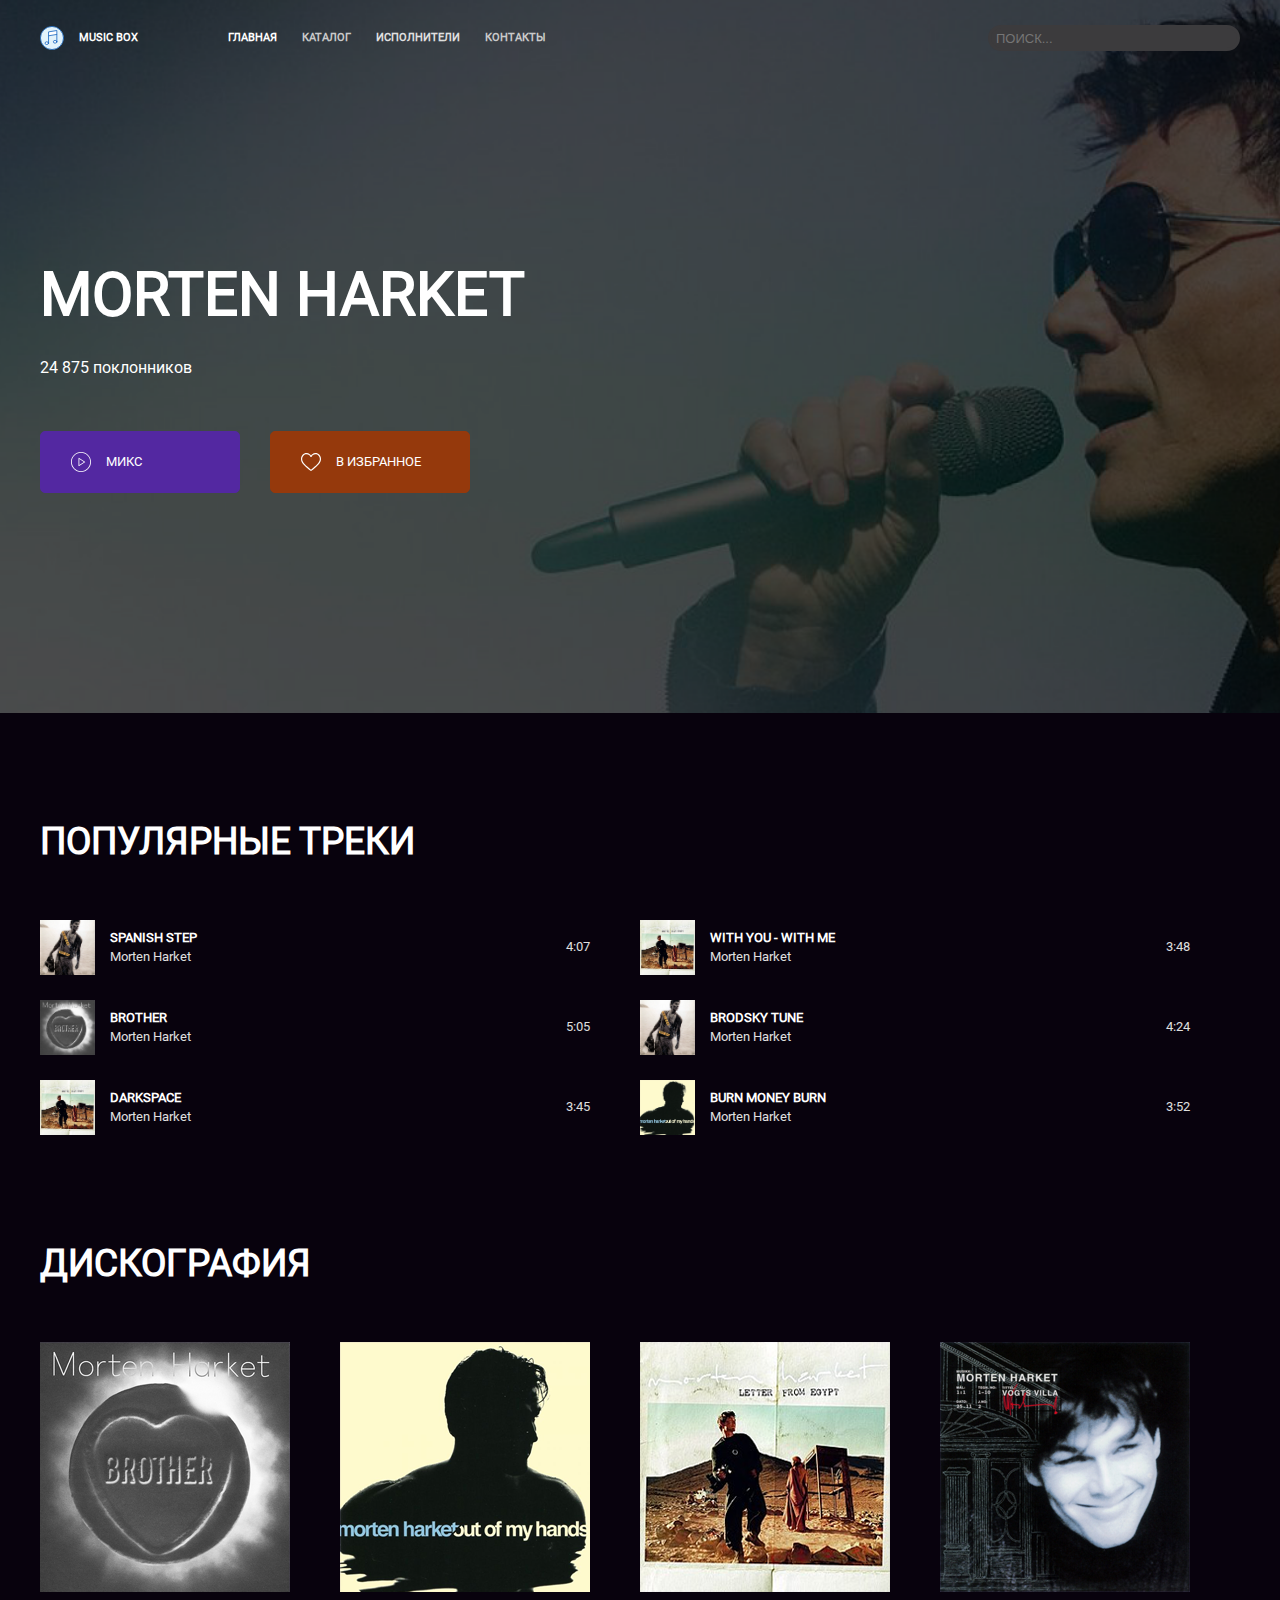
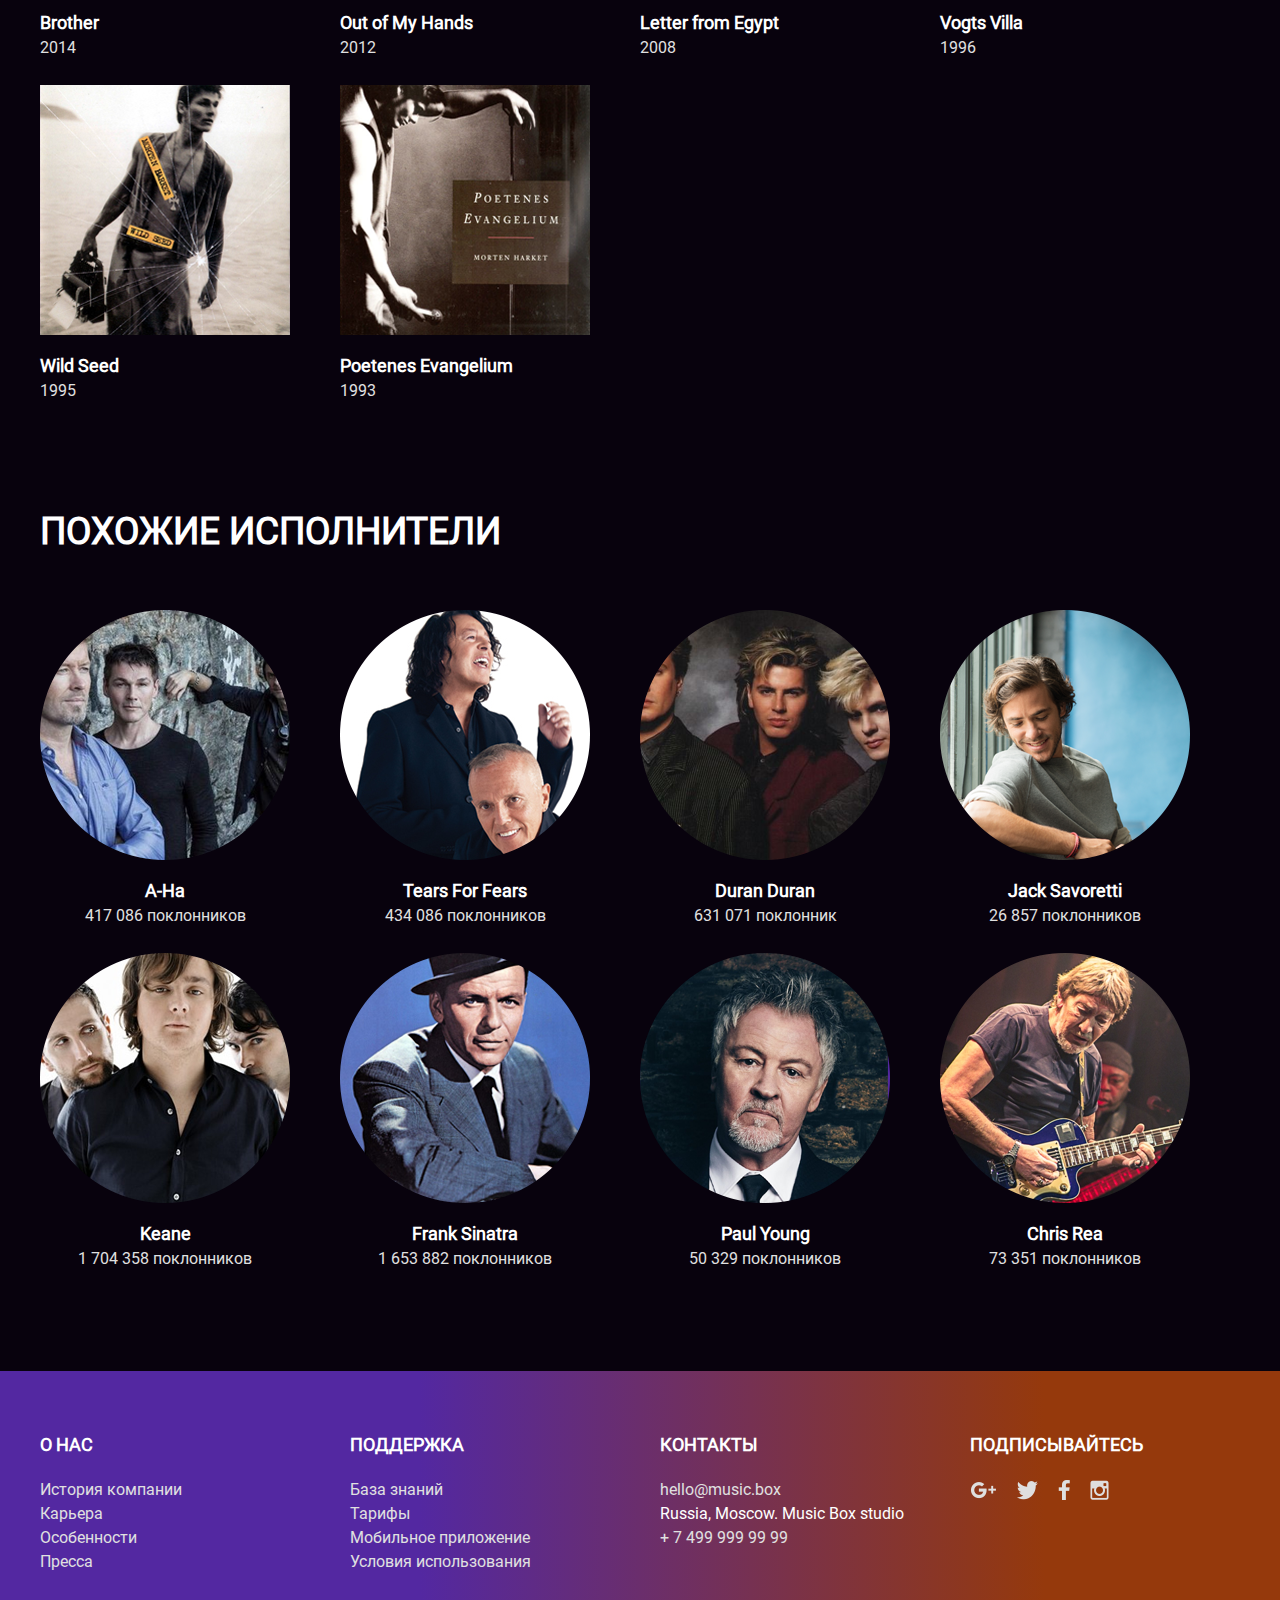
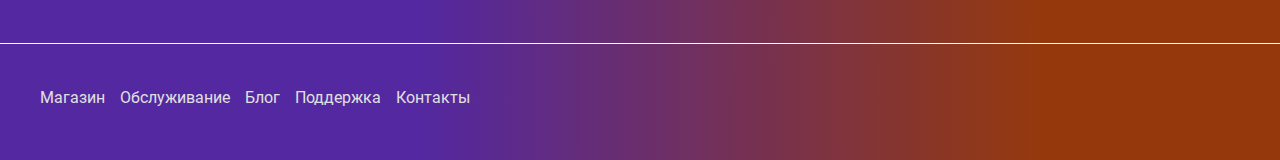
==== src/artist.html @ 552dd200 "update section id" ====
<!DOCTYPE html>
<html lang="ru">
<head>
    <meta charset="UTF-8">
    <meta name="viewport" content="width=device-width, initial-scale=1.0">
    <meta http-equiv="X-UA-Compatible" content="ie=edge">
    <title>Project2_Rrudger</title>
    <link rel="stylesheet" href="css/app.css">
</head>
<body>

  <header>
    <div class="container header-container header-container">
      <div class="header-wrap">
    <div class="logo upper-text small-header"><img src="images/logo.svg" alt="logo-music">
      <span>music box</span>
    </div>
    <nav>
      <ul class="horizontal-menu">
        <li><a class="upper-text" href="#">главная</a></li>
        <li><a class="upper-text color-d-grey" href="#">каталог</a></li>
        <li><a class="upper-text color-grey" href="#">исполнители</a></li>
        <li><a class="upper-text color-d-grey" href="#">контакты</a></li>
      </ul>
    </nav>
  </div>
    <input type="search" class="header-input upper-text"  placeholder="поиск...">
  </div>
  </header>

  <main>
    <section class="artist-description">
      <div class="container c-flex-column a-left-container" id="artist-description">
        <h1 class="upper-text h1-artist">morten harket</h1>
        <p>24 875 поклонников</p>
        <div class="buttons">
          <a class="btn descr-btn btn-purple upper-text" href=""><img src="images/play-button.svg" class="btn-img" alt="play-button">микс</a>
            <a class="btn descr-btn btn-red upper-text" href=""><img src="images/heart.svg" class="btn-img" alt="heart-button">в избранное</a>
          </div>
        </div>
    </section>

    <section class="page-popular-track">
      <div class="container" id="page-popular-track">
        <h2 class="upper-text">популярные треки</h2>
        <div class="grid-2-columns popular-mobile-container">
      <div class="popular-track">
  <img src="images/Wild Seed.png" class="track-img" alt="Morten Harket: Wild Seed">
  <div class="track-info">
    <div class="track">
      <h3 class="upper-text track-descr">spanish step</h3>
      <p class="track-descr color-grey">Morten Harket</p>
    </div>
    <div class="track-time">4:07</div>
  </div>
</div>

<div class="popular-track">
  <img src="images/Letter from Egypt.png" class="track-img" alt="Morten Harket: Letter from Egypt">
  <div class="track-info">
    <div class="track">
      <h3 class="upper-text track-descr">with you - with me</h3>
      <p class="track-descr color-grey">Morten Harket</p>
    </div>
    <div class="track-time">3:48</div>
  </div>
</div>

<div class="popular-track">
  <img src="images/Brother.png" class="track-img" alt="Morten Harket: Brother">
  <div class="track-info">
    <div class="track">
      <h3 class="upper-text track-descr">brother</h3>
      <p class="track-descr color-grey">Morten Harket</p>
    </div>
    <div class="track-time">5:05</div>
  </div>
</div>


<div class="popular-track">
  <img src="images/Wild Seed.png" class="track-img" alt="Morten Harket: Wild Seed">
  <div class="track-info">
    <div class="track">
      <h3 class="upper-text track-descr">brodsky tune</h3>
      <p class="track-descr color-grey">Morten Harket</p>
    </div>
    <div class="track-time">4:24</div>
  </div>
</div>

<div class="popular-track">
  <img src="images/Letter from Egypt.png" class="track-img" alt="Morten Harket: Letter from Egypt">
  <div class="track-info">
    <div class="track">
      <h3 class="upper-text track-descr">darkspace</h3>
      <p class="track-descr color-grey">Morten Harket</p>
    </div>
    <div class="track-time">3:45</div>
  </div>
</div>

<div class="popular-track">
  <img src="images/Out of My Hands.png" class="track-img" alt="Morten Harket: Out of My Hands">
  <div class="track-info">
    <div class="track">
      <h3 class="upper-text track-descr">burn money burn</h3>
      <p class="track-descr color-grey">Morten Harket</p>
    </div>
    <div class="track-time">3:52</div>
  </div>
</div>
</div>
</div>
    </section>

<section class="page-discography">
<div class="container" id="page-discography">
    <h2 class="upper-text ">дискография</h2>
    <div class="grid-4-columns grid-m-2-columns">
  <div class="item ">
  <img class="item-img" src="images/Brother.png" alt="Morten Harket: Brother">
  <div class="item-descr">
    <h3 class="text-normal no-margin">Brother</h3>
    <p class="add-inf no-margin">2014</p>
  </div>
</div>

<div class="item ">
  <img class="item-img" src="images/Out of My Hands.png" alt="Morten Harket: Out of My Hands">
  <div  class="item-descr">
    <h3 class="text-normal no-margin no-wrap">Out of My Hands</h3>
    <p class="add-inf no-margin">2012</p>
  </div>
</div>

<div class="item ">
  <img  class="item-img" src="images/Letter from Egypt.png" alt="Morten Harket: Letter From Egypt">
  <div class="item-descr">
    <h3 class="text-normal no-margin">Letter from Egypt</h3>
    <p class="add-inf no-margin">2008</p>
  </div>
</div>

<div class="item ">
  <img  class="item-img" src="images/Vogts Villa.png" alt="Morten Harket: Vogts Vills">
  <div class="item-descr">
    <h3 class="text-normal no-margin">Vogts Villa</h3>
    <p class="add-inf no-margin">1996</p>
  </div>
</div>

<div class="item ">
  <img  class="item-img" src="images/Wild Seed.png" alt="Morten Harket: Wild Seed">
  <div class="item-descr">
    <h3 class="text-normal no-margin">Wild Seed</h3>
    <p class="add-inf no-margin">1995</p>
  </div>
</div>

<div class="item ">
  <img class="item-img" src="images/Poetenes Evangelium.png" alt="Morten Harket: Poetenes Evangelium">
  <div class="item-descr">
    <h3 class="text-normal no-margin">Poetenes Evangelium</h3>
    <p class="add-inf no-margin">1993</p>
  </div>
</div>
</div>
</div>
</section>

<section class="page-similar">
  <div class="container" id="page-similar">
      <h2 class="upper-text ">похожие исполнители</h2>
      <div class="grid-4-columns grid-m-2-columns">
  <div class="item">
  <img class="item-img" src="images/A-ha.png" alt="A-ha">
  <div class="item-descr similar-descr">
    <h3 class="text-normal no-margin">A-Ha</h3>
    <p class="add-inf no-margin">417 086 поклонников</p>
  </div>
</div>

<div class="item">
<img class="item-img" src="images/Tears for Fears.png" alt="Tears For Fears">
<div class="item-descr similar-descr">
  <h3 class="text-normal no-margin">Tears For Fears</h3>
  <p class="add-inf no-margin">434 086 поклонников</p>
</div>
</div>

<div class="item">
<img class="item-img" src="images/Duran Duran.png" alt="Duran Duran">
<div class="item-descr similar-descr">
  <h3 class="text-normal no-margin">Duran Duran</h3>
  <p class="add-inf no-margin">631 071 поклонник</p>
</div>
</div>

<div class="item">
<img class="item-img" src="images/Jack Savoretti.png" alt="Jack Savoretti">
<div class="item-descr similar-descr">
  <h3 class="text-normal no-margin">Jack Savoretti</h3>
  <p class="add-inf no-margin">26 857 поклонников</p>
</div>
</div>

<div class="item">
<img class="item-img" src="images/Keane.png" alt="Keane">
<div class="item-descr similar-descr">
  <h3 class="text-normal no-margin">Keane</h3>
  <p class="add-inf no-margin">1 704 358 поклонников</p>
</div>
</div>

<div class="item">
<img class="item-img" src="images/Frank Sinatra.png" alt="Frank Sinatra">
<div class="item-descr similar-descr">
  <h3 class="text-normal no-margin">Frank Sinatra</h3>
  <p class="add-inf no-margin">1 653 882 поклонников</p>
</div>
</div>

<div class="item">
<img class="item-img" src="images/Paul Young.png" alt="Paul Young">
<div class="item-descr similar-descr">
  <h3 class="text-normal no-margin">Paul Young</h3>
  <p class="add-inf no-margin">50 329 поклонников</p>
</div>
</div>

<div class="item">
<img class="item-img" src="images/Chris Rea.png" alt="Chris Rea">
<div class="item-descr similar-descr">
  <h3 class="text-normal no-margin">Chris Rea</h3>
  <p class="add-inf no-margin">73 351 поклонников</p>
</div>
</div>
</div>
</div>
</section>
</main>

<footer>
  <div class="container">
    <div class="upper-footer">
      <div>
      <h2 class="upper-text footer-h2">о нас</h2>
        <ul class="footer-list">
      <li><a href="#">История компании</a></li>
      <li><a href="#">Карьера</a></li>
      <li><a href="#">Особенности</a></li>
      <li><a href="#">Пресса</a></li>
    </ul>
    </div>
    <div>
      <h2 class="upper-text footer-h2">поддержка</h2>
      <ul class="footer-list">
        <li><a href="#">База знаний</a></li>
        <li><a href="#">Тарифы</a></li>
        <li><a href="#">Мобильное приложение</a></li>
        <li><a href="#">Условия использования</a></li>
    </ul>
  </div>
    <div>
      <h2 class="upper-text footer-h2">контакты</h2>
      <div class="footer-list">
        <a href="mailto:hello@music.box">hello@music.box</a>
        <p>Russia, Moscow. Music Box studio</p>
        <a href="tel:+ 7 499 999 99 99">+ 7 499 999 99 99</a>
      </div>
    </div>
    <div>
      <h2 class="upper-text footer-h2 sub-h2">подписывайтесь</h2>
      <div class="subscribe upper-text">
      <a href="#"><img src="images/Google+.png" alt="Google-icon"></a>
    <a href="#"><img src="images/Twitter.png" alt="Twitter-icon"></a>
  <a href="#"><img src="images/Facebook.png" alt="Facebook-icon"></a>
<a href="#"><img src="images/Instagram.png" alt="Instagram-icon"></a>
</div>
</div>
</div>
</div>
    <div class="border"></div>
    <div class="container">
    <div class="lower-footer">
      <a href="#">Магазин</a>
      <a href="#">Обслуживание</a>
      <a href="#">Блог</a>
      <a href="#">Поддержка</a>
      <a href="#">Контакты</a>
    </div>
  </div>
</footer>
</body>
---- src/css/app.css ----
.header-input, footer, .order-form, .c-flex-column, section, main, body, .popular-track, .news-author, .horizontal-menu, header, .c-flex-row, .pricing-value, .a-left-container, .track-info, .descr-btn, .header-wrap, .logo, .lower-footer, .inputs, .header-container {
  display: flex;
}

.track-info, .inputs, .header-wrap, .header-container, .c-flex-row {
  justify-content: space-between;
}

.descr-btn, .lower-footer {
  justify-content: flex-start;
}

.track-info, .descr-btn, .news-author, .pricing-value, .header-wrap, .logo, .c-flex-column, section, body {
  align-items: center;
}

.a-left-container {
  align-items: flex-start;
}

.pricing-value, header, section {
  justify-content: center;
}

.popular-track, .news-author, .horizontal-menu, header, .c-flex-row {
  flex-direction: row;
}

footer, .order-form, .c-flex-column, section, main, body {
  flex-direction: column;
}

.header-input, .track-info, .inputs, .header-wrap, .header-container, .c-flex-row, .descr-btn, .lower-footer, .news-author, .pricing-value, .logo, .c-flex-column, section, body, .a-left-container, header, .popular-track, .horizontal-menu, footer, .order-form, main {
  display: flex;
}

.track-info, .inputs, .header-wrap, .header-container, .c-flex-row {
  justify-content: space-between;
}

.descr-btn, .lower-footer {
  justify-content: flex-start;
}

.track-info, .descr-btn, .news-author, .pricing-value, .header-wrap, .logo, .c-flex-column, section, body {
  align-items: center;
}

.a-left-container {
  align-items: flex-start;
}

.pricing-value, header, section {
  justify-content: center;
}

.popular-track, .news-author, .horizontal-menu, header, .c-flex-row {
  flex-direction: row;
}

footer, .order-form, .c-flex-column, section, main, body {
  flex-direction: column;
}

html, body {
  height: 100%;
}

body {
  margin: 0;
  padding: 0;
  font-family: "Roboto";
  line-height: 1.5;
  color: #ffffff;
  background-color: #08020d;
}

main {
  position: relative;
  width: 100%;
  padding-top: 0;
  margin-top: 0;
  flex: 1 0 auto;
}

.grid-2-columns {
  display: grid;
  grid-template-columns: repeat(2, minmax(260px, calc(50% - 50px)));
  grid-row-gap: 25px;
  grid-column-gap: 50px;
}

.grid-2-columns-home {
  display: grid;
  grid-template-columns: repeat(2, minmax(260px, 1fr));
  grid-column-gap: 50px;
}

.grid-4-columns {
  display: grid;
  grid-template-columns: repeat(4, minmax(100px, calc(25% - 50px)));
  grid-row-gap: 25px;
  grid-column-gap: 50px;
}

.container {
  width: 100%;
  margin: 0 auto;
  padding: 0 20px;
  box-sizing: border-box;
}

a {
  color: #ffffff;
  text-decoration: none;
}

.btn {
  display: inline-block;
  padding: 20px 30px;
  border-radius: 5px;
  border: 1px solid #ffffff;
  text-decoration: none;
  color: #ffffff;
  font-size: 13px;
  cursor: pointer;
}

.item-descr {
  margin-top: 10px;
}

.add-inf {
  color: #E0E0E0;
}

.no-margin {
  margin: 0;
}

.no-padding {
  padding: 0;
}

.no-wrap {
  white-space: nowrap;
}

h2 {
  margin-top: 100px;
  margin-bottom: 50px;
}

.text-normal {
  font-weight: bold;
}

img {
  max-width: 100%;
}

.logo img {
  height: 24px;
  width: 24px;
  padding-right: 15px;
}

.upper-text {
  text-transform: uppercase;
}

.t-bold {
  font-weight: bold;
}

.color-d-grey {
  color: #cacaca;
}

.color-grey {
  color: #E0E0E0;
}

h1 {
  font-size: 60px;
  line-height: 90px;
}

h2 {
  font-size: 37px;
  line-height: 57px;
}

p {
  font-size: 16px;
}

body, .text-normal {
  font-size: 18px;
}

.track-time, .track-descr, .data, .autor, .pricing-footer, .logo {
  font-size: 13px;
}

.small-header, header {
  font-size: 11px;
}

@media screen and (min-width: 1240px) {
  .container {
    width: 1240px;
  }
}
@media screen and (max-width: 676px) {
  .item {
    width: 100%;
  }

  .grid-m-2-columns {
    width: 100%;
    display: grid;
    grid-template-columns: repeat(2, minmax(100px, calc(50% - 50px)));
  }

  h1 {
    font-size: 30px;
    line-height: 45px;
  }

  h2 {
    font-size: 18px;
    line-height: 27px;
  }

  body, .text-normal {
    font-size: 18px;
  }

  .track-time, .track-descr, .data, .autor, .pricing-footer, .logo {
    font-size: 13px;
  }
}
.header-input, .track-info, .inputs, .header-wrap, .header-container, .descr-btn, .lower-footer, .news-author, .pricing-value, .a-left-container, header, .popular-track, .horizontal-menu, footer, .order-form, body, main, section, .c-flex-column, .c-flex-row, .logo {
  display: flex;
}

.track-info, .inputs, .header-wrap, .header-container, .c-flex-row {
  justify-content: space-between;
}

.descr-btn, .lower-footer {
  justify-content: flex-start;
}

.track-info, .descr-btn, .news-author, .pricing-value, .header-wrap, body, section, .c-flex-column, .logo {
  align-items: center;
}

.a-left-container {
  align-items: flex-start;
}

.pricing-value, header, section {
  justify-content: center;
}

.popular-track, .news-author, .horizontal-menu, header, .c-flex-row {
  flex-direction: row;
}

footer, .order-form, body, main, section, .c-flex-column {
  flex-direction: column;
}

header {
  position: absolute;
  background: transparent;
  width: 100%;
  z-index: 9999;
  top: 25px;
}

.header-input {
  font: 13px Arial, sans-serif;
  background-color: #3C3B3D;
  color: #757575;
  border-radius: 15px;
  height: 1.5em;
  border: 3px solid #3C3B3D;
  padding: 10px 65px 10px 5px;
}

.header-wrap {
  font-weight: bold;
}

.horizontal-menu {
  list-style: none;
  margin: 0 0 0 50px;
}
.horizontal-menu li {
  margin-right: 25px;
}

@media screen and (max-width: 750px) and (min-width: 676px) {
  .horizontal-menu {
    margin: 0;
  }
}
@media screen and (max-width: 676px) {
  .header-container {
    flex-direction: column;
  }

  .small-header {
    font-size: 11px;
  }

  .header-wrap {
    flex-direction: column;
    align-items: flex-start;
  }

  .horizontal-menu {
    text-align: left;
    flex-direction: column;
    margin-left: 0;
    margin-top: 15px;
    margin-bottom: 15px;
    padding-left: 0;
  }
}
.page-description {
  background-image: url("../images/banner.png");
  background-position: center;
  background-size: cover;
  padding-top: 200px;
  padding-bottom: 200px;
}

.order-form {
  max-width: 570px;
  margin: 0 auto;
}

.sqr-input {
  border-radius: 0;
  max-width: 270px;
  min-height: 50px;
  flex-grow: 1;
  box-sizing: border-box;
  padding: 0 0 0 20px;
  margin-bottom: 1.5rem;
  border: 1px solid #cacaca;
  background: transparent;
}

.sqr-input::placeholder {
  text-weight: bold;
  color: #ffffff;
}

.btn-green {
  border: 1px solid #34C176;
  background-color: #34C176;
  width: 100%;
}

.btn-green-wrap {
  width: 100%;
  text-align: center;
}

.p-descr {
  text-align: center;
}

.h1-descr {
  text-align: center;
  margin: 0;
}

.h2-descr {
  text-align: center;
  margin-top: 0;
  margin-bottom: 30px;
}

@media screen and (max-width: 676px) {
  .h1-descr {
    margin-top: 50px;
  }

  .h2-descr {
    margin: 0;
  }

  .inputs {
    flex-direction: column;
  }

  .sqr-input {
    max-width: 100%;
  }
}
.bg-free {
  background-image: url("../images/subscribe_1.png");
}

.bg-standart {
  background-image: url("../images/subscribe_2.png");
}

.bg-premium {
  background-image: url("../images/subscribe_3.png");
}

.page-pricing {
  text-align: center;
}

.items {
  margin-bottom: 45px;
  display: grid;
  grid-template-columns: repeat(auto-fit, minmax(260px, 1fr));
  grid-gap: 50px;
}

.pricing-item {
  padding: 0 1.5rem;
  border-radius: 1rem;
  background-position: center;
  background-size: cover;
}

.pricing-value {
  margin-bottom: 45px;
}

.price {
  font-size: 64px;
  line-height: 45px;
  padding-top: 15px;
}

.value {
  font-size: 32px;
  line-height: 32px;
  padding-left: 12px;
}

.pricing-footer {
  margin-top: 65px;
  margin-bottom: 55px;
}

.h3-pricing {
  font-size: 23px;
  margin-bottom: 200px;
}

.btn-pricing {
  font-size: 16px;
  width: 100%;
  box-sizing: border-box;
}

.section-pricing-footer {
  margin-bottom: 0;
}

@media screen and (max-width: 676px) {
  .items {
    grid-template-columns: 1fr;
    grid-template-rows: 1fr 1fr 1fr;
    grid-gap: 60px;
    margin-bottom: 50px;
  }

  .pricing-value {
    margin-bottom: 40px;
  }

  .h3-pricing {
    margin-top: 15px;
    font-size: 16px;
  }
}
.news-wrap {
  text-align: left;
}

.news-author {
  margin-bottom: 35px;
}
.news-author img {
  width: 19px;
  height: 19px;
  margin-right: 15px;
}

.autor {
  color: #F89202;
  margin-right: 15px;
}

.data {
  color: #cacaca;
}

.news-body {
  margin-bottom: 10px;
}

.grid-reverse {
  grid-template-areas: "grid-descr grid-img";
  margin-top: 65px;
}
.grid-reverse .news-body {
  margin-bottom: 5px;
}

.grid-img {
  grid-area: grid-img;
}

.grid-desrc {
  grid-area: grid-desrc;
}

.btn-news {
  color: #cacaca;
  border-color: #cacaca;
  padding: 16px 30px 16px 30px;
}

.h3-news {
  font-size: 30px;
  margin-top: 0;
}

@media screen and (max-width: 676px) {
  .mobile-news {
    grid-template-columns: 1fr;
    grid-gap: 50px;
  }

  .h3-news {
    font-size: 16px;
  }

  .grid-img {
    grid-area: initial;
  }

  .grid-reverse {
    grid-template-areas: none;
  }
}
.container-app {
  display: grid;
  grid-template-columns: repeat(2, minmax(260px, 1fr));
  grid-template-areas: "descr-app img-app";
}

.page-app {
  margin-bottom: 100px;
  text-align: center;
}

.description-app {
  grid-area: descr-app;
  text-align: left;
  color: #cacaca;
}

.img-app {
  grid-area: img-app;
}

.btn-red-app {
  padding: 15px 40px;
  border-color: #95390C;
  border-radius: 2rem;
  background-color: #95390C;
}

@media screen and (max-width: 676px) {
  .mobile-app {
    display: block;
  }

  .m-bot-30 {
    margin-top: 10px;
  }
}
footer {
  background: linear-gradient(89.75deg, #5328a1 32.83%, #95390c 81.56%);
  width: 100%;
  flex: 0 0 auto;
  font-size: 16px;
}
footer a {
  color: #E0E0E0;
}

.footer-list {
  text-align: start;
  padding-left: 0;
}
.footer-list p {
  margin: 0;
}

.upper-footer {
  width: 100%;
  margin-bottom: 3rem;
  display: grid;
  grid-template-columns: 1fr 1fr 1fr 1fr;
  grid-gap: 40px;
}
.upper-footer li {
  list-style: none;
}

.subscribe {
  display: flex;
}
.subscribe a {
  height: 25px;
  margin-right: 20px;
  display: flex;
  align-items: center;
}

.footer-h2 {
  font-size: 18px;
  line-height: inherit;
  margin-top: 60px;
  margin-bottom: 20px;
  text-align: start;
}

.lower-footer {
  margin-top: 2rem;
  margin-bottom: 50px;
}
.lower-footer a {
  margin-right: 15px;
}

.border {
  width: 100%;
  border-top: 1px solid #ffffff;
  margin-top: 5px;
  margin-bottom: 10px;
}

@media screen and (max-width: 676px) {
  .upper-footer {
    grid-template-columns: 1fr;
    grid-template-rows: 1fr 1fr 1fr;
    grid-gap: 0;
    margin-top: 35px;
  }
  .upper-footer ul {
    margin: 0;
  }

  .footer-h2 {
    margin-top: 30px;
    margin-bottom: 15px;
  }

  .sub-h2 {
    margin-top: 10px;
  }

  .lower-footer {
    flex-direction: column;
  }
  .lower-footer a {
    margin-bottom: 15px;
    text-align: left;
  }

  .border {
    margin-top: 20px;
  }
}
.artist-description {
  background-image: url("../images/Morten Harket.png");
  background-position: center;
  background-size: cover;
  padding-top: 200px;
  padding-bottom: 200px;
}

.buttons {
  margin-top: 35px;
  margin-bottom: 20px;
  display: grid;
  grid-template-columns: repeat(2, minmax(200px, 1fr));
  grid-gap: 30px;
}

.btn-purple {
  background-color: #5328A1;
  border-color: #5328A1;
}

.btn-red {
  background-color: #95390C;
  border-color: #95390C;
}

.btn-img {
  height: 1.5em;
  margin-right: 15px;
}

.h1-artist {
  margin-bottom: 0;
  margin-top: 50px;
}

@media screen and (max-width: 600px) {
  .buttons {
    grid-template-columns: repeat(auto-fit, minmax(200px, 1fr));
    grid-gap: 0;
    margin-bottom: 0;
  }

  .descr-btn {
    margin-bottom: 25px;
  }

  .h1-artist {
    margin-top: 25px;
  }
}
.track-img {
  height: 55px;
  width: 55px;
  margin-right: 15px;
}

.track-info {
  flex-grow: 1;
}

.track-descr {
  margin: 0;
}

.track-time {
  color: #E0E0E0;
}

.track {
  text-align: left;
}

@media screen and (max-width: 676px) {
  .popular-mobile-container {
    display: flex;
    flex-direction: column;
  }
}
.page-similar {
  margin-bottom: 100px;
}

.similar-descr {
  text-align: center;
}

@font-face {
  font-family: "Roboto";
  font-style: normal;
  font-weight: 400;
  src: local("Roboto"), url("../fonts/Roboto/Roboto-Regular.ttf") format("ttf"), url("../fonts/Roboto/Roboto-Regular.woff") format("woff"), url("../fonts/Roboto/Roboto-Regular.woff2") format("woff2");
}

/*# sourceMappingURL=app.css.map */
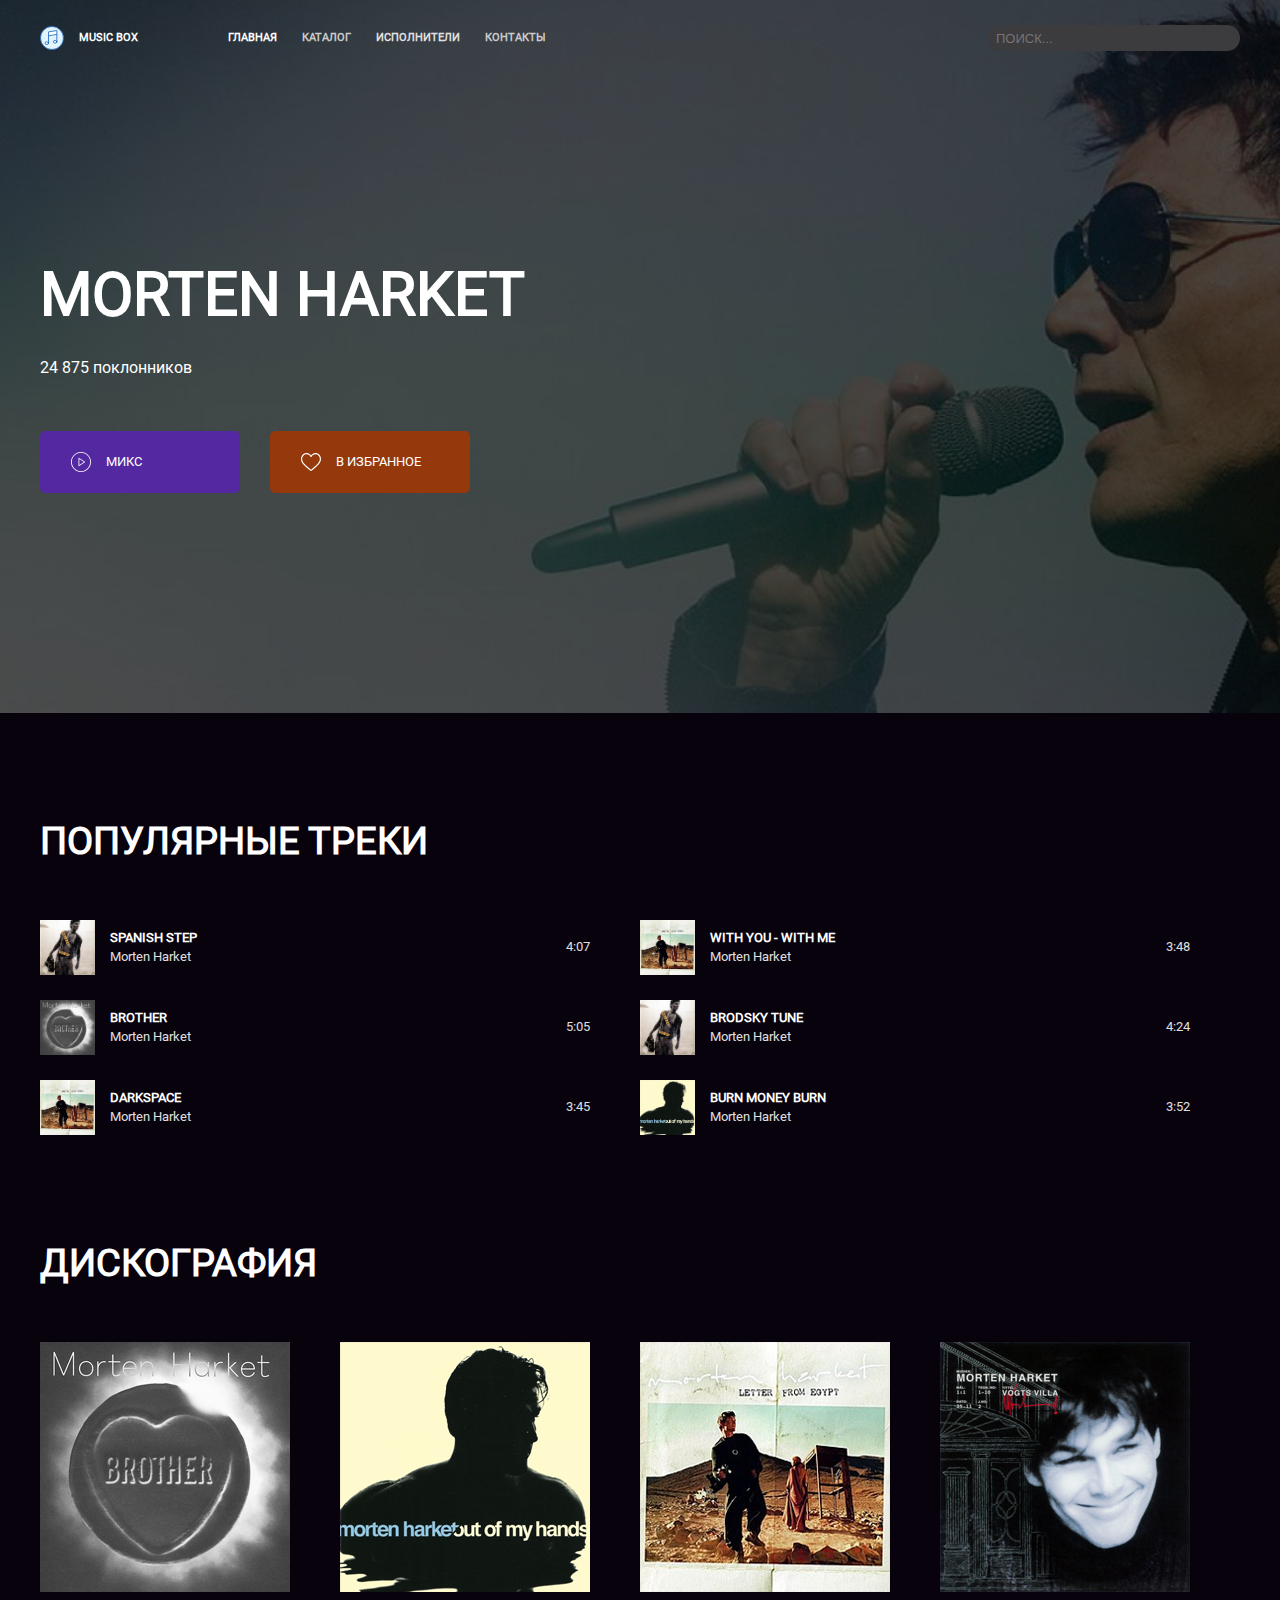
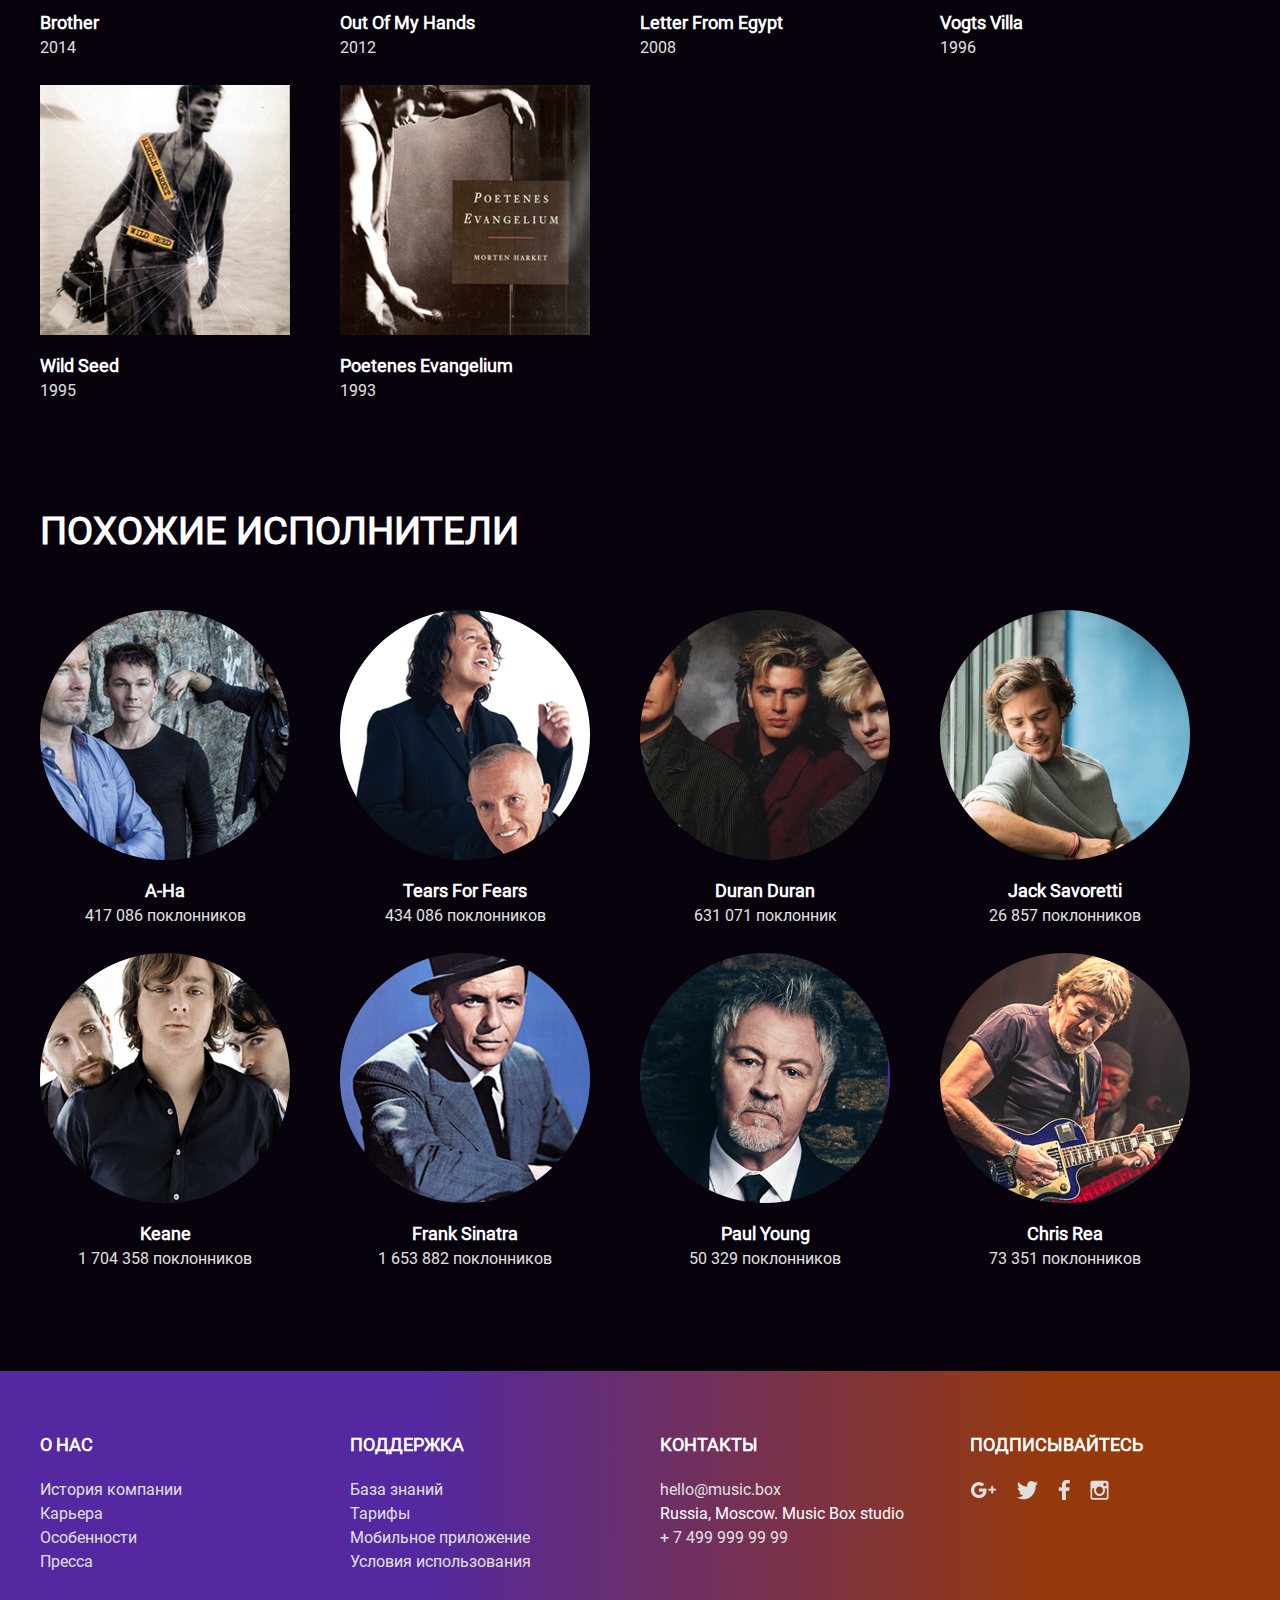
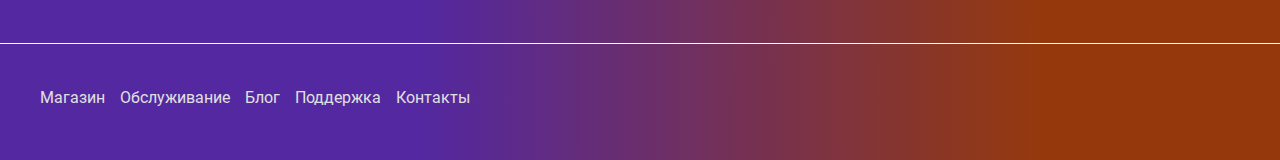
==== commit 18692fec: "update for test" ====
--- a/src/artist.html
+++ b/src/artist.html
@@ -121,7 +121,7 @@
   <div class="item ">
   <img class="item-img" src="images/Brother.png" alt="Morten Harket: Brother">
   <div class="item-descr">
-    <h3 class="text-normal no-margin">Brother</h3>
+    <h3 class="text-normal no-margin capitalize">brother</h3>
     <p class="add-inf no-margin">2014</p>
   </div>
 </div>
@@ -129,7 +129,7 @@
 <div class="item ">
   <img class="item-img" src="images/Out of My Hands.png" alt="Morten Harket: Out of My Hands">
   <div  class="item-descr">
-    <h3 class="text-normal no-margin no-wrap">Out of My Hands</h3>
+    <h3 class="text-normal no-margin no-wrap capitalize">out of my hands</h3>
     <p class="add-inf no-margin">2012</p>
   </div>
 </div>
@@ -137,7 +137,7 @@
 <div class="item ">
   <img  class="item-img" src="images/Letter from Egypt.png" alt="Morten Harket: Letter From Egypt">
   <div class="item-descr">
-    <h3 class="text-normal no-margin">Letter from Egypt</h3>
+    <h3 class="text-normal no-margin capitalize">letter from egypt</h3>
     <p class="add-inf no-margin">2008</p>
   </div>
 </div>
@@ -145,7 +145,7 @@
 <div class="item ">
   <img  class="item-img" src="images/Vogts Villa.png" alt="Morten Harket: Vogts Vills">
   <div class="item-descr">
-    <h3 class="text-normal no-margin">Vogts Villa</h3>
+    <h3 class="text-normal no-margin capitalize">vogts villa</h3>
     <p class="add-inf no-margin">1996</p>
   </div>
 </div>
@@ -153,7 +153,7 @@
 <div class="item ">
   <img  class="item-img" src="images/Wild Seed.png" alt="Morten Harket: Wild Seed">
   <div class="item-descr">
-    <h3 class="text-normal no-margin">Wild Seed</h3>
+    <h3 class="text-normal no-margin capitalize">wild seed</h3>
     <p class="add-inf no-margin">1995</p>
   </div>
 </div>
@@ -161,7 +161,7 @@
 <div class="item ">
   <img class="item-img" src="images/Poetenes Evangelium.png" alt="Morten Harket: Poetenes Evangelium">
   <div class="item-descr">
-    <h3 class="text-normal no-margin">Poetenes Evangelium</h3>
+    <h3 class="text-normal no-margin capitalize">poetenes evangelium</h3>
     <p class="add-inf no-margin">1993</p>
   </div>
 </div>
@@ -176,7 +176,7 @@
   <div class="item">
   <img class="item-img" src="images/A-ha.png" alt="A-ha">
   <div class="item-descr similar-descr">
-    <h3 class="text-normal no-margin">A-Ha</h3>
+    <h3 class="text-normal no-margin capitalize">a-ha</h3>
     <p class="add-inf no-margin">417 086 поклонников</p>
   </div>
 </div>
@@ -184,7 +184,7 @@
 <div class="item">
 <img class="item-img" src="images/Tears for Fears.png" alt="Tears For Fears">
 <div class="item-descr similar-descr">
-  <h3 class="text-normal no-margin">Tears For Fears</h3>
+  <h3 class="text-normal no-margin capitalize">tears for fears</h3>
   <p class="add-inf no-margin">434 086 поклонников</p>
 </div>
 </div>
@@ -192,7 +192,7 @@
 <div class="item">
 <img class="item-img" src="images/Duran Duran.png" alt="Duran Duran">
 <div class="item-descr similar-descr">
-  <h3 class="text-normal no-margin">Duran Duran</h3>
+  <h3 class="text-normal no-margin capitalize">duran duran</h3>
   <p class="add-inf no-margin">631 071 поклонник</p>
 </div>
 </div>
@@ -200,7 +200,7 @@
 <div class="item">
 <img class="item-img" src="images/Jack Savoretti.png" alt="Jack Savoretti">
 <div class="item-descr similar-descr">
-  <h3 class="text-normal no-margin">Jack Savoretti</h3>
+  <h3 class="text-normal no-margin capitalize">jack savoretti</h3>
   <p class="add-inf no-margin">26 857 поклонников</p>
 </div>
 </div>
@@ -208,7 +208,7 @@
 <div class="item">
 <img class="item-img" src="images/Keane.png" alt="Keane">
 <div class="item-descr similar-descr">
-  <h3 class="text-normal no-margin">Keane</h3>
+  <h3 class="text-normal no-margin capitalize">keane</h3>
   <p class="add-inf no-margin">1 704 358 поклонников</p>
 </div>
 </div>
@@ -216,7 +216,7 @@
 <div class="item">
 <img class="item-img" src="images/Frank Sinatra.png" alt="Frank Sinatra">
 <div class="item-descr similar-descr">
-  <h3 class="text-normal no-margin">Frank Sinatra</h3>
+  <h3 class="text-normal no-margin capitalize">frank sinatra</h3>
   <p class="add-inf no-margin">1 653 882 поклонников</p>
 </div>
 </div>
@@ -224,7 +224,7 @@
 <div class="item">
 <img class="item-img" src="images/Paul Young.png" alt="Paul Young">
 <div class="item-descr similar-descr">
-  <h3 class="text-normal no-margin">Paul Young</h3>
+  <h3 class="text-normal no-margin capitalize">paul young</h3>
   <p class="add-inf no-margin">50 329 поклонников</p>
 </div>
 </div>
@@ -232,7 +232,7 @@
 <div class="item">
 <img class="item-img" src="images/Chris Rea.png" alt="Chris Rea">
 <div class="item-descr similar-descr">
-  <h3 class="text-normal no-margin">Chris Rea</h3>
+  <h3 class="text-normal no-margin capitalize">chris rea</h3>
   <p class="add-inf no-margin">73 351 поклонников</p>
 </div>
 </div>
--- a/src/css/app.css
+++ b/src/css/app.css
@@ -169,6 +169,10 @@
   text-transform: uppercase;
 }
 
+.capitalize {
+  text-transform: capitalize;
+}
+
 .t-bold {
   font-weight: bold;
 }
@@ -187,7 +191,7 @@
 }
 
 h2 {
-  font-size: 37px;
+  font-size: 38px;
   line-height: 57px;
 }
 
@@ -352,7 +356,7 @@
   box-sizing: border-box;
   padding: 0 0 0 20px;
   margin-bottom: 1.5rem;
-  border: 1px solid #cacaca;
+  border: 2px solid #cacaca;
   background: transparent;
 }
 
@@ -456,7 +460,8 @@
 }
 
 .h3-pricing {
-  font-size: 23px;
+  font-size: 24px;
+  font-weight: normal;
   margin-bottom: 200px;
 }
 
@@ -537,6 +542,7 @@
 
 .h3-news {
   font-size: 30px;
+  font-weight: normal;
   margin-top: 0;
 }
 
@@ -580,7 +586,7 @@
 }
 
 .btn-red-app {
-  padding: 15px 40px;
+  padding: 16px 40px;
   border-color: #95390C;
   border-radius: 2rem;
   background-color: #95390C;
@@ -751,6 +757,7 @@
 }
 
 .track-descr {
+  font-size: 12.8px;
   margin: 0;
 }
 
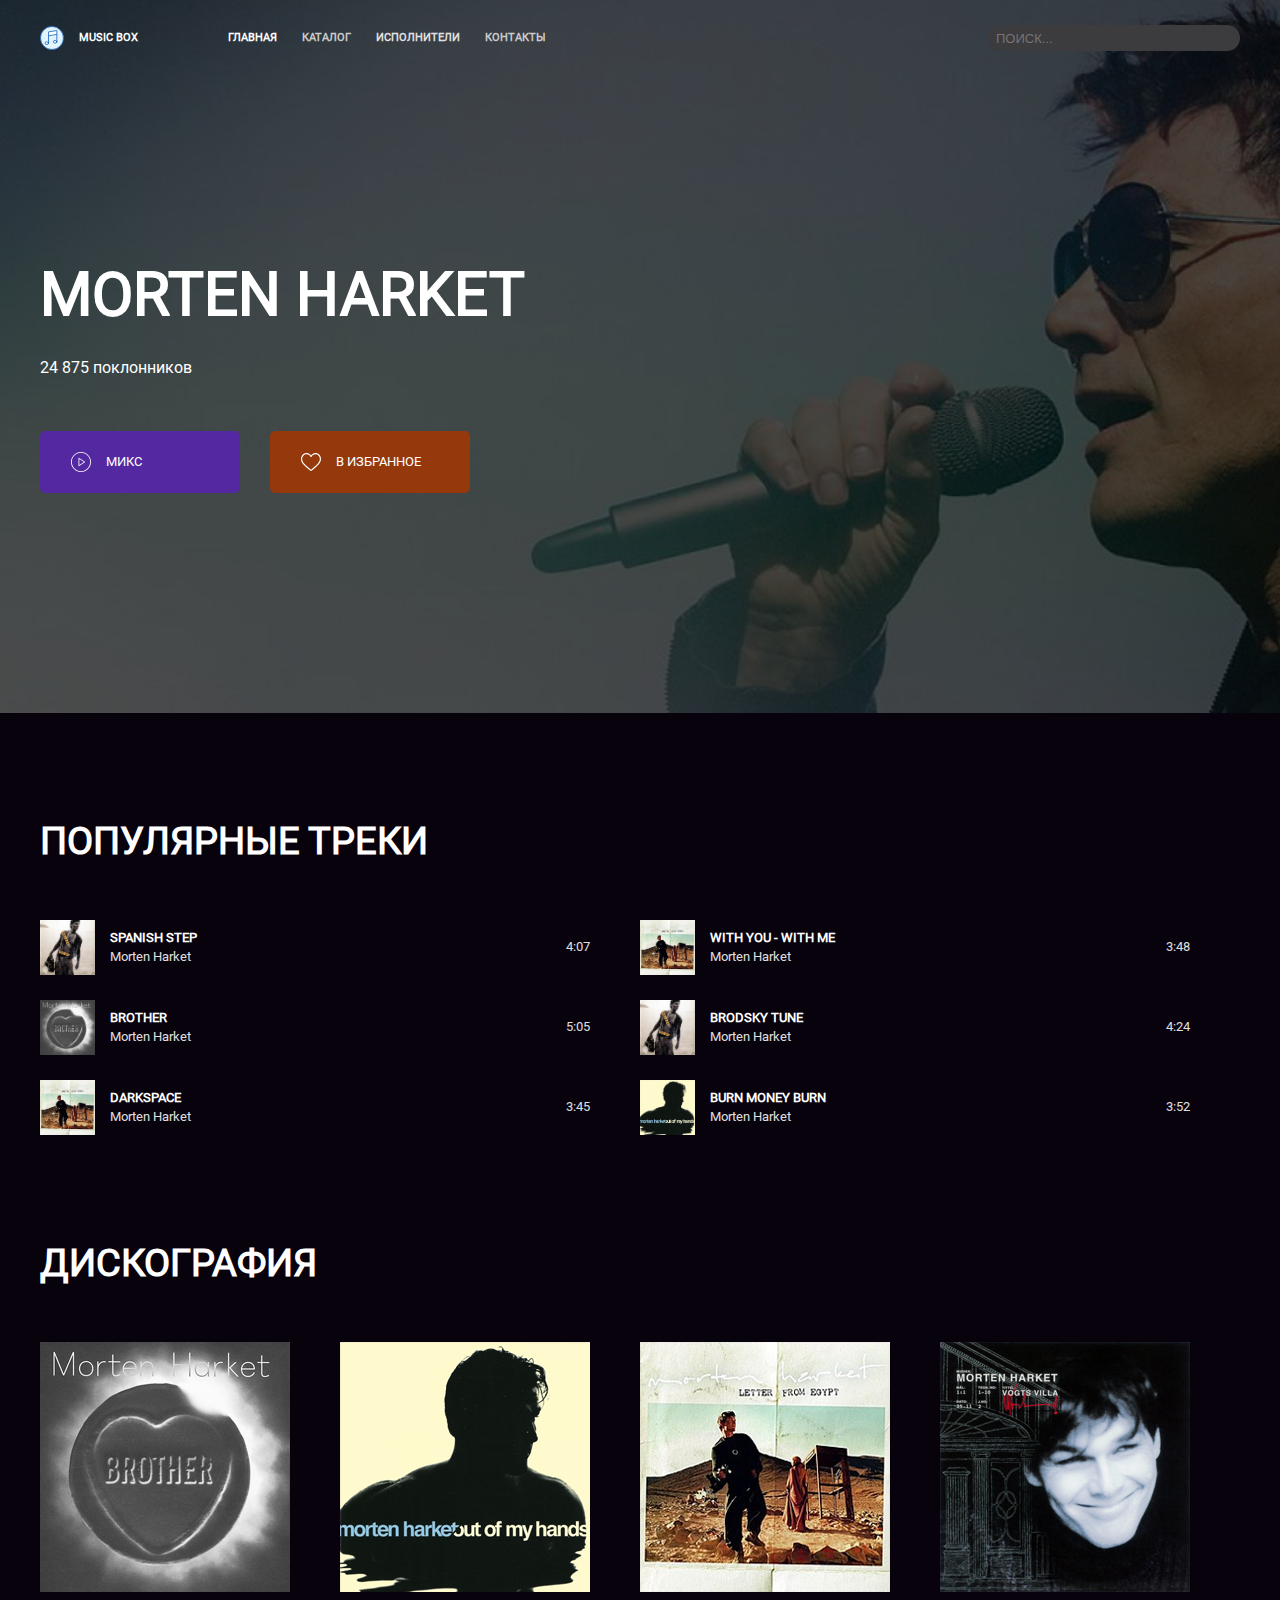
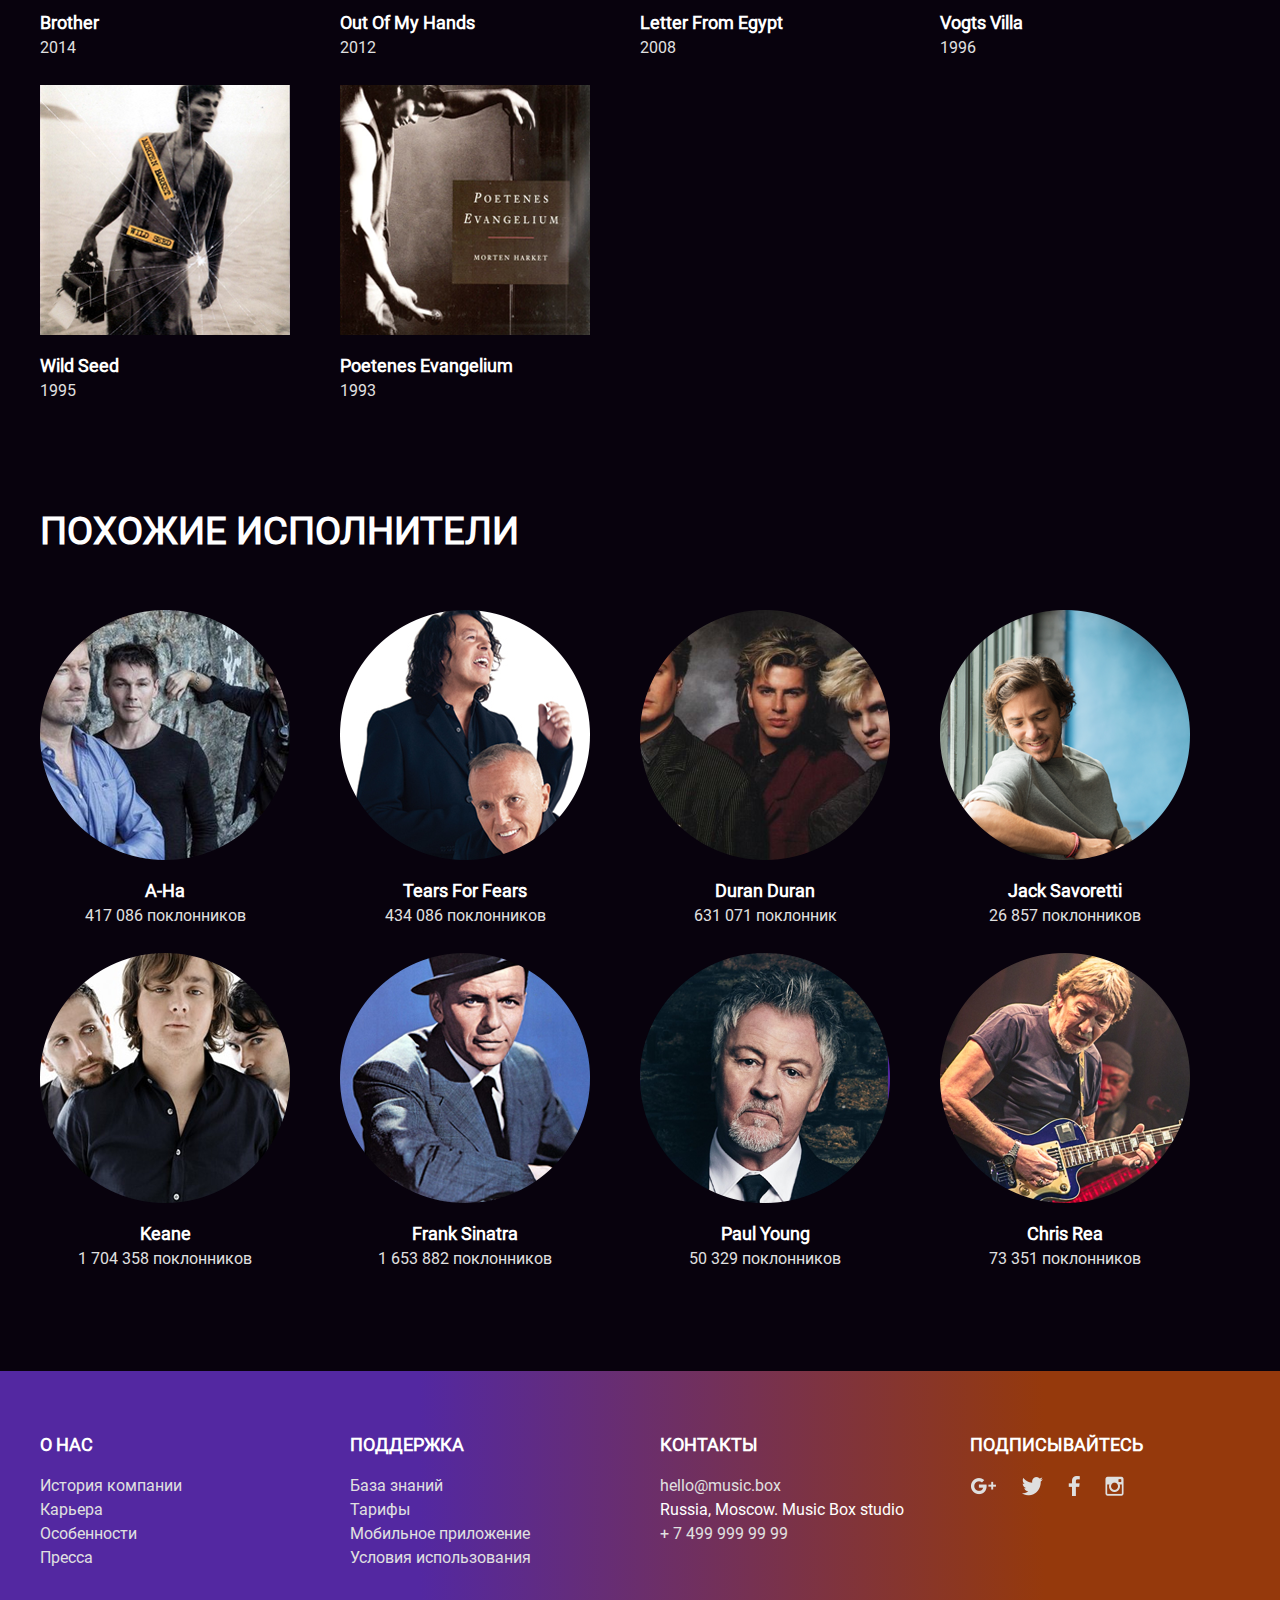
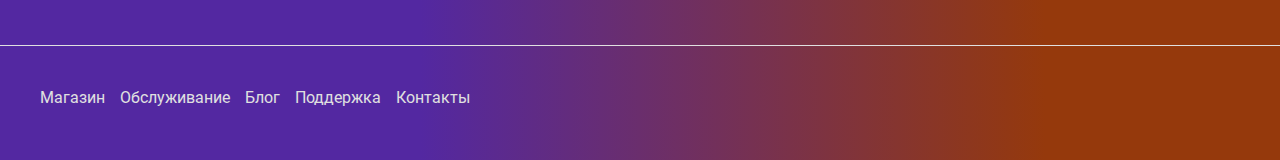
==== commit 40b7ecf2: "update artist main" ====
--- a/src/artist.html
+++ b/src/artist.html
@@ -29,8 +29,8 @@
   </header>
 
   <main>
-    <section class="artist-description">
-      <div class="container c-flex-column a-left-container" id="artist-description">
+    <section class="artist-description" id="artist-description">
+      <div class="container c-flex-column a-left-container">
         <h1 class="upper-text h1-artist">morten harket</h1>
         <p>24 875 поклонников</p>
         <div class="buttons">
--- a/src/css/app.css
+++ b/src/css/app.css
@@ -10,11 +10,11 @@
   justify-content: flex-start;
 }
 
-.track-info, .descr-btn, .news-author, .pricing-value, .header-wrap, .logo, .c-flex-column, section, body {
+.track-info, .descr-btn, .news-author, .header-wrap, .logo, .c-flex-column, section, body {
   align-items: center;
 }
 
-.a-left-container {
+.a-left-container, .pricing-value {
   align-items: flex-start;
 }
 
@@ -30,7 +30,7 @@
   flex-direction: column;
 }
 
-.header-input, .track-info, .inputs, .header-wrap, .header-container, .c-flex-row, .descr-btn, .lower-footer, .news-author, .pricing-value, .logo, .c-flex-column, section, body, .a-left-container, header, .popular-track, .horizontal-menu, footer, .order-form, main {
+.header-input, .track-info, .inputs, .header-wrap, .header-container, .c-flex-row, .descr-btn, .lower-footer, .news-author, .logo, .c-flex-column, section, body, .a-left-container, .pricing-value, header, .popular-track, .horizontal-menu, footer, .order-form, main {
   display: flex;
 }
 
@@ -42,11 +42,11 @@
   justify-content: flex-start;
 }
 
-.track-info, .descr-btn, .news-author, .pricing-value, .header-wrap, .logo, .c-flex-column, section, body {
+.track-info, .descr-btn, .news-author, .header-wrap, .logo, .c-flex-column, section, body {
   align-items: center;
 }
 
-.a-left-container {
+.a-left-container, .pricing-value {
   align-items: flex-start;
 }
 
@@ -245,7 +245,7 @@
     font-size: 13px;
   }
 }
-.header-input, .track-info, .inputs, .header-wrap, .header-container, .descr-btn, .lower-footer, .news-author, .pricing-value, .a-left-container, header, .popular-track, .horizontal-menu, footer, .order-form, body, main, section, .c-flex-column, .c-flex-row, .logo {
+.header-input, .track-info, .inputs, .header-wrap, .header-container, .descr-btn, .lower-footer, .news-author, .a-left-container, .pricing-value, header, .popular-track, .horizontal-menu, footer, .order-form, body, main, section, .c-flex-column, .c-flex-row, .logo {
   display: flex;
 }
 
@@ -257,11 +257,11 @@
   justify-content: flex-start;
 }
 
-.track-info, .descr-btn, .news-author, .pricing-value, .header-wrap, body, section, .c-flex-column, .logo {
+.track-info, .descr-btn, .news-author, .header-wrap, body, section, .c-flex-column, .logo {
   align-items: center;
 }
 
-.a-left-container {
+.a-left-container, .pricing-value {
   align-items: flex-start;
 }
 
@@ -357,6 +357,7 @@
   padding: 0 0 0 20px;
   margin-bottom: 1.5rem;
   border: 2px solid #cacaca;
+  border-radius: 3px;
   background: transparent;
 }
 
@@ -425,10 +426,10 @@
 }
 
 .items {
-  margin-bottom: 45px;
+  margin-bottom: 40px;
   display: grid;
   grid-template-columns: repeat(auto-fit, minmax(260px, 1fr));
-  grid-gap: 50px;
+  grid-gap: 47px;
 }
 
 .pricing-item {
@@ -439,24 +440,27 @@
 }
 
 .pricing-value {
-  margin-bottom: 45px;
+  margin-bottom: 40px;
 }
 
 .price {
   font-size: 64px;
-  line-height: 45px;
-  padding-top: 15px;
+  line-height: 64px;
 }
 
 .value {
   font-size: 32px;
-  line-height: 32px;
-  padding-left: 12px;
+  line-height: 48px;
+  margin-left: 16px;
 }
 
 .pricing-footer {
-  margin-top: 65px;
-  margin-bottom: 55px;
+  margin-top: 64px;
+  margin-bottom: 64px;
+}
+
+.h2-pricing {
+  margin-bottom: 48px;
 }
 
 .h3-pricing {
@@ -479,8 +483,7 @@
   .items {
     grid-template-columns: 1fr;
     grid-template-rows: 1fr 1fr 1fr;
-    grid-gap: 60px;
-    margin-bottom: 50px;
+    grid-gap: 50px;
   }
 
   .pricing-value {
@@ -540,6 +543,10 @@
   padding: 16px 30px 16px 30px;
 }
 
+.h2-news {
+  text-align: center;
+}
+
 .h3-news {
   font-size: 30px;
   font-weight: normal;
@@ -566,8 +573,9 @@
 }
 .container-app {
   display: grid;
-  grid-template-columns: repeat(2, minmax(260px, 1fr));
+  grid-template-columns: repeat(2, minmax(260px, 2fr));
   grid-template-areas: "descr-app img-app";
+  grid-gap: 40px;
 }
 
 .page-app {
@@ -586,6 +594,7 @@
 }
 
 .btn-red-app {
+  font-size: 12.8px;
   padding: 16px 40px;
   border-color: #95390C;
   border-radius: 2rem;
@@ -593,8 +602,24 @@
 }
 
 @media screen and (max-width: 676px) {
-  .mobile-app {
-    display: block;
+  .h2-app {
+    margin-bottom: 3rem;
+  }
+
+  .container-app {
+    grid-template-columns: 1fr;
+    grid-gap: 0;
+    grid-template-areas: none;
+  }
+
+  .img-app {
+    grid-area: initial;
+    display: flex;
+    justify-content: center;
+  }
+
+  .description-app {
+    grid-area: initial;
   }
 
   .m-bot-30 {
@@ -614,6 +639,7 @@
 .footer-list {
   text-align: start;
   padding-left: 0;
+  margin-bottom: 0;
 }
 .footer-list p {
   margin: 0;
@@ -621,7 +647,7 @@
 
 .upper-footer {
   width: 100%;
-  margin-bottom: 3rem;
+  margin-bottom: 75px;
   display: grid;
   grid-template-columns: 1fr 1fr 1fr 1fr;
   grid-gap: 40px;
@@ -635,7 +661,7 @@
 }
 .subscribe a {
   height: 25px;
-  margin-right: 20px;
+  margin-right: 25px;
   display: flex;
   align-items: center;
 }
@@ -644,12 +670,12 @@
   font-size: 18px;
   line-height: inherit;
   margin-top: 60px;
-  margin-bottom: 20px;
+  margin-bottom: 16px;
   text-align: start;
 }
 
 .lower-footer {
-  margin-top: 2rem;
+  margin-top: 40px;
   margin-bottom: 50px;
 }
 .lower-footer a {
@@ -658,17 +684,16 @@
 
 .border {
   width: 100%;
-  border-top: 1px solid #ffffff;
-  margin-top: 5px;
-  margin-bottom: 10px;
+  border-top: 1px solid #E0E0E0;
 }
 
 @media screen and (max-width: 676px) {
   .upper-footer {
-    grid-template-columns: 1fr;
-    grid-template-rows: 1fr 1fr 1fr;
+    display: flex;
+    flex-direction: column;
     grid-gap: 0;
-    margin-top: 35px;
+    margin-top: 2rem;
+    margin-bottom: 70px;
   }
   .upper-footer ul {
     margin: 0;
@@ -676,23 +701,14 @@
 
   .footer-h2 {
     margin-top: 30px;
-    margin-bottom: 15px;
-  }
-
-  .sub-h2 {
-    margin-top: 10px;
   }
 
   .lower-footer {
     flex-direction: column;
   }
   .lower-footer a {
-    margin-bottom: 15px;
+    margin-bottom: 16px;
     text-align: left;
-  }
-
-  .border {
-    margin-top: 20px;
   }
 }
 .artist-description {
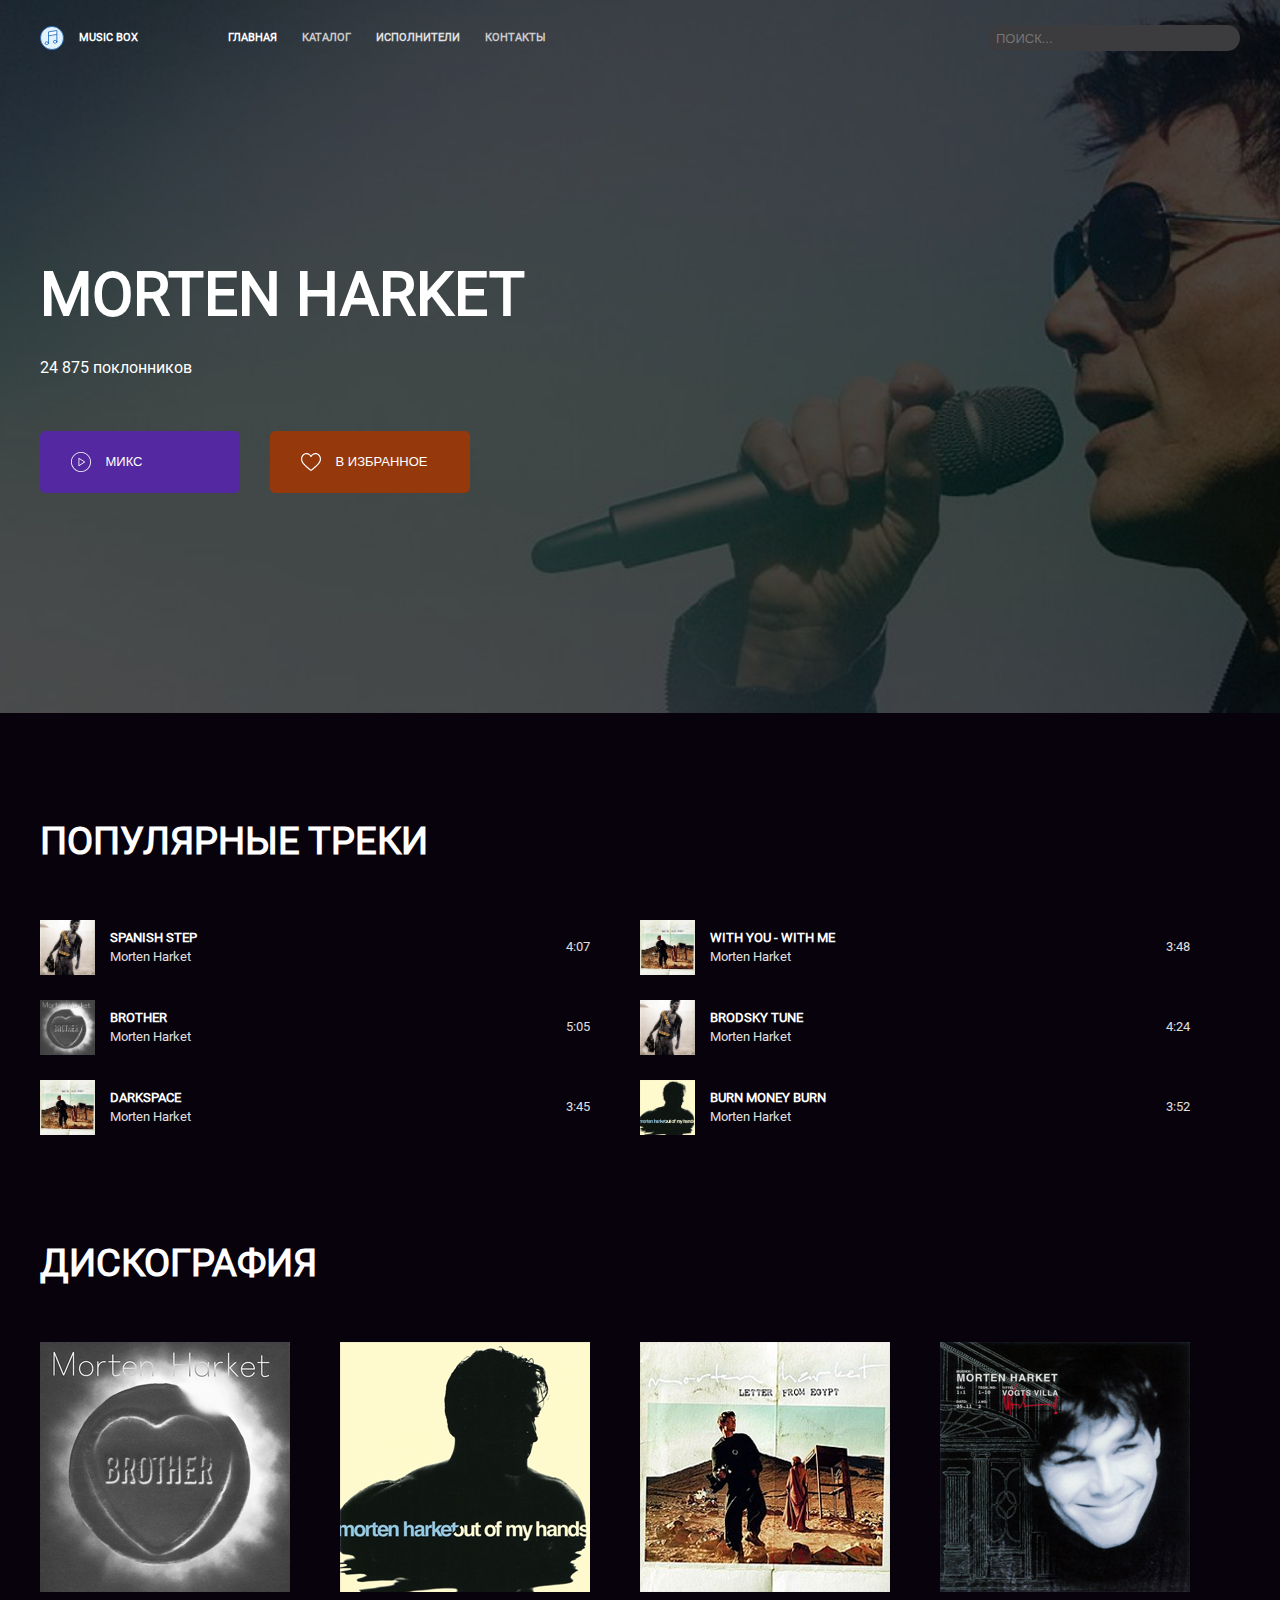
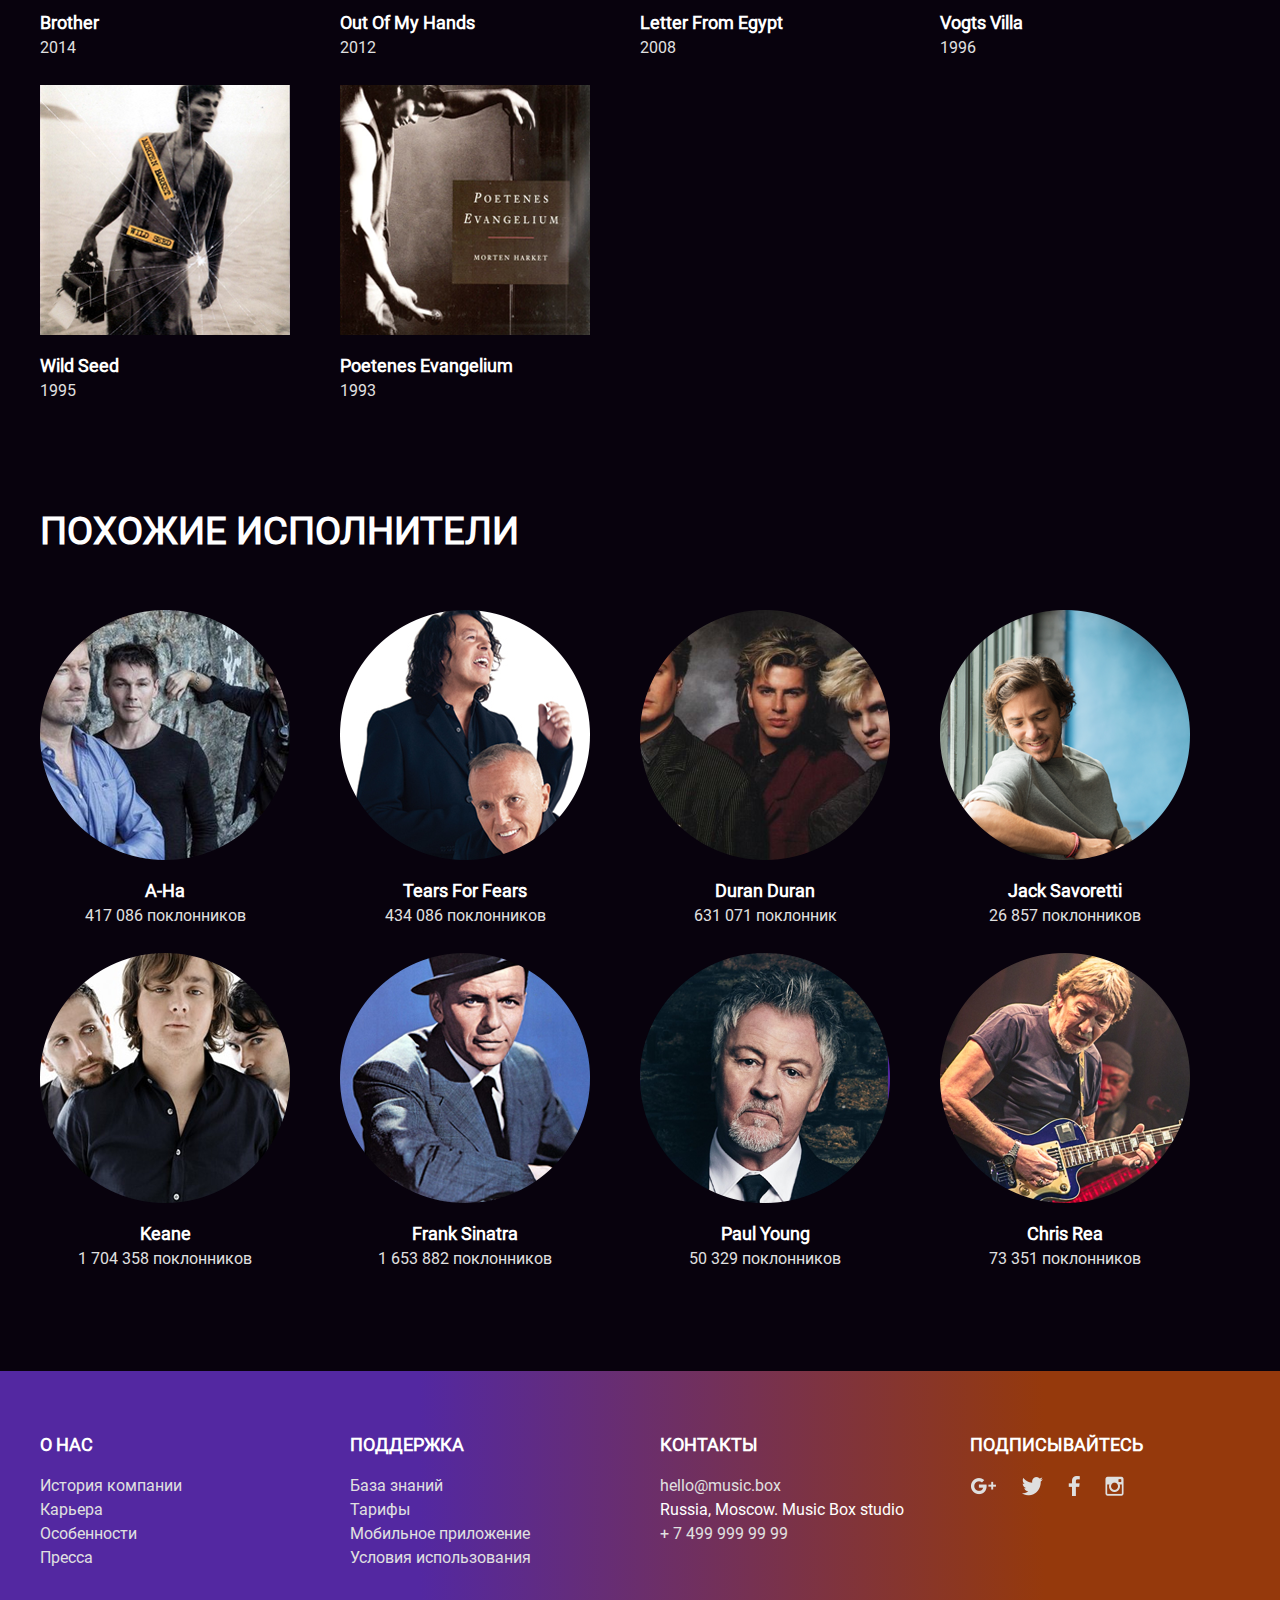
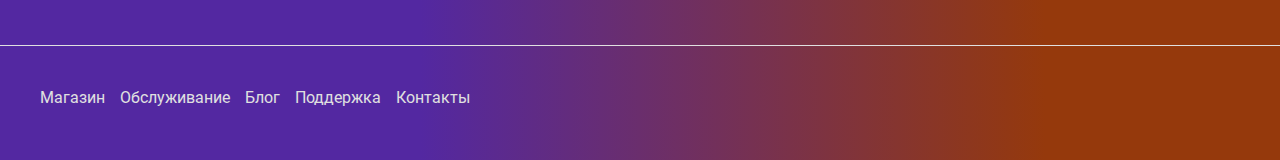
==== commit 2b370a94: "update artist main" ====
--- a/src/artist.html
+++ b/src/artist.html
@@ -34,8 +34,8 @@
         <h1 class="upper-text h1-artist">morten harket</h1>
         <p>24 875 поклонников</p>
         <div class="buttons">
-          <a class="btn descr-btn btn-purple upper-text" href=""><img src="images/play-button.svg" class="btn-img" alt="play-button">микс</a>
-            <a class="btn descr-btn btn-red upper-text" href=""><img src="images/heart.svg" class="btn-img" alt="heart-button">в избранное</a>
+          <button alt="микс" class="btn descr-btn btn-purple upper-text"><img src="images/play-button.svg" class="btn-img" alt="play-button">микс</button>
+            <button alt="в избранное" class="btn descr-btn btn-red upper-text"><img src="images/heart.svg" class="btn-img" alt="heart-button">в избранное</button>
           </div>
         </div>
     </section>
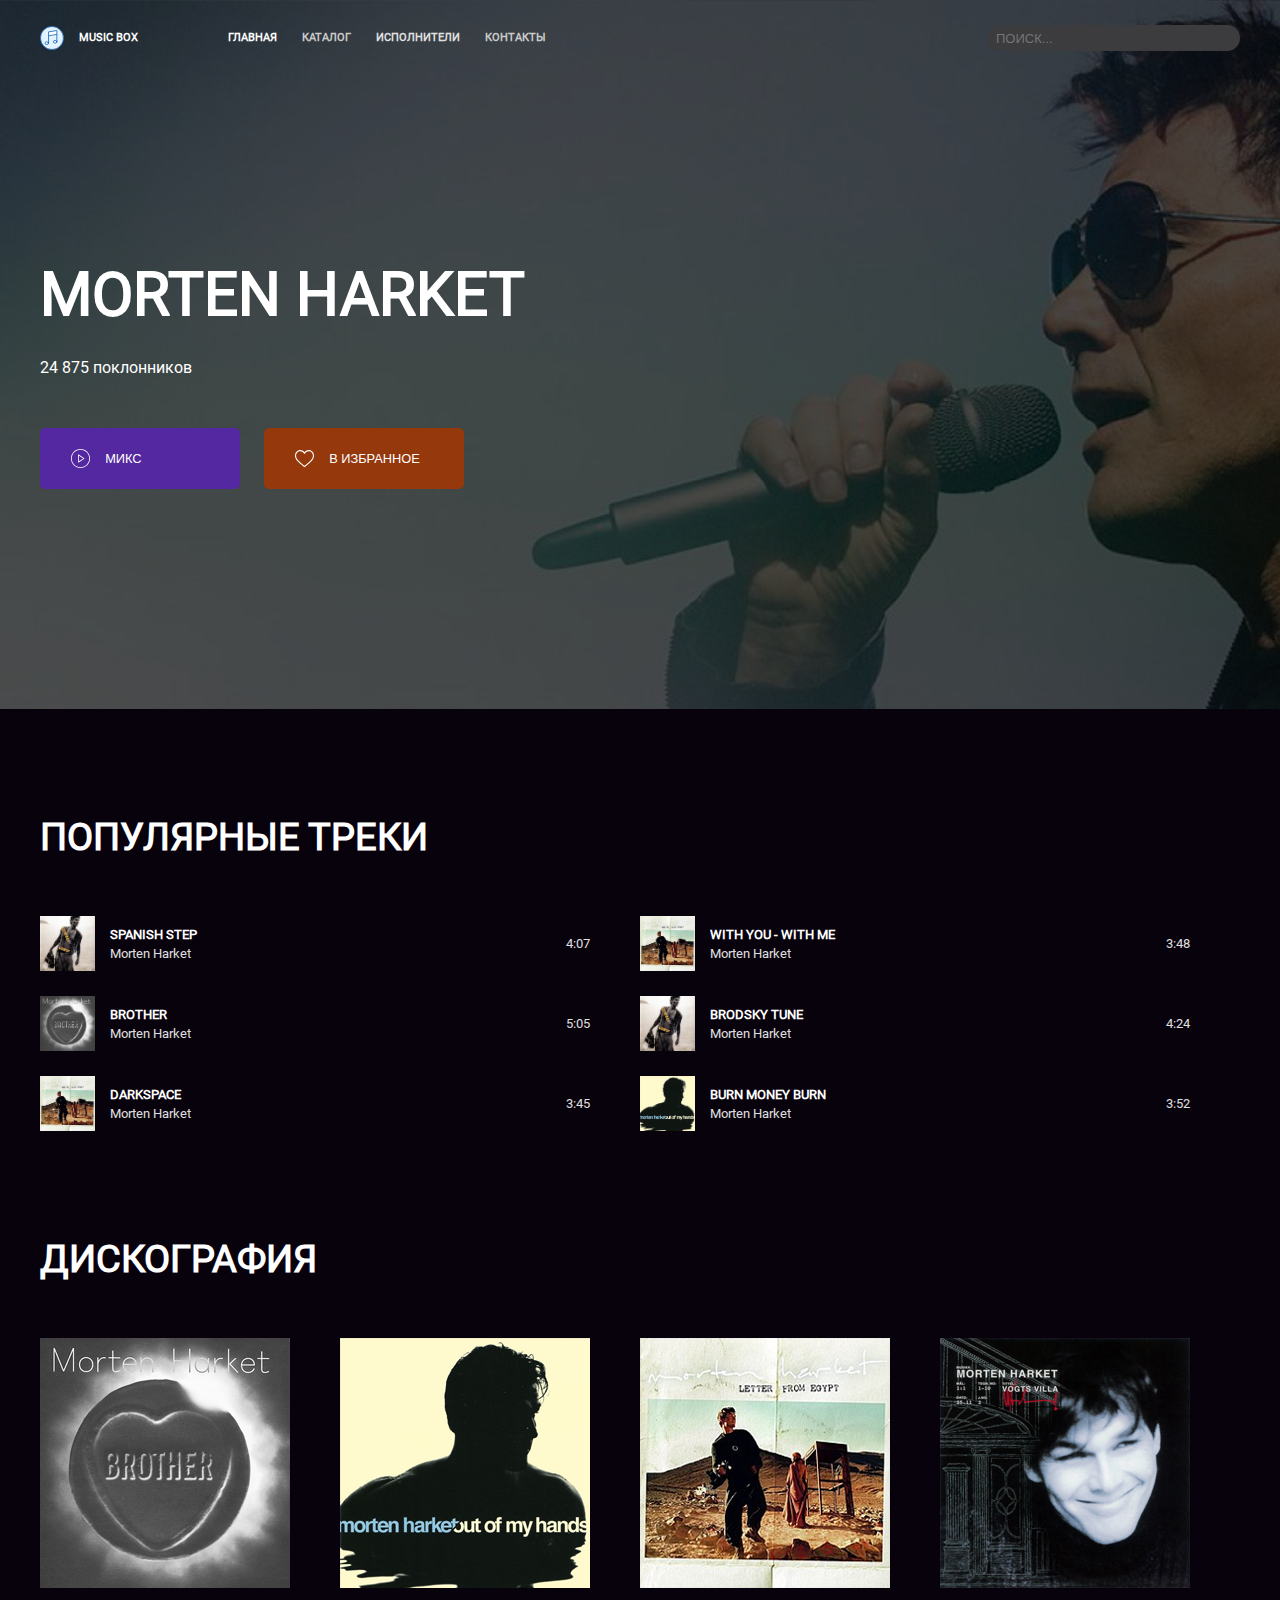
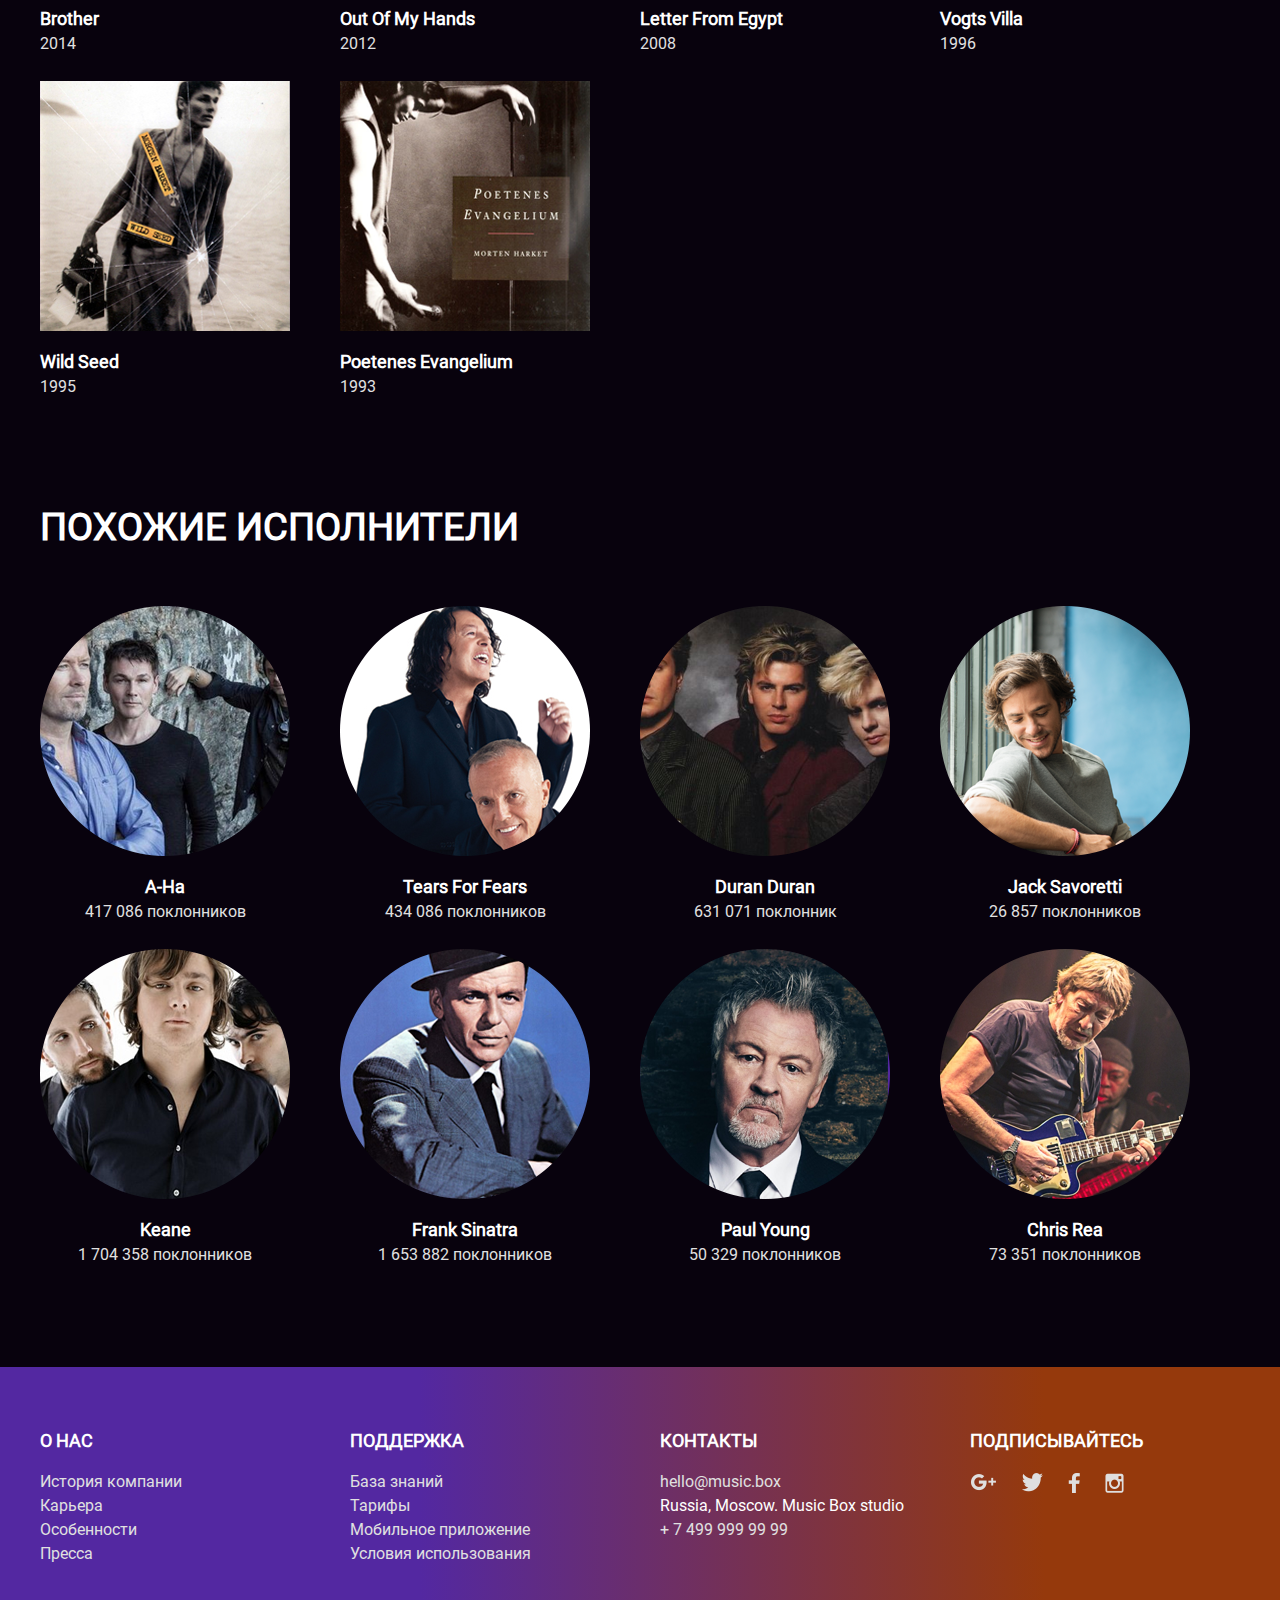
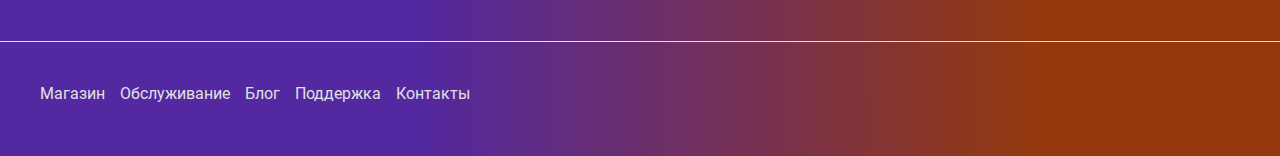
==== commit ee2604da: "update artist main" ====
--- a/src/artist.html
+++ b/src/artist.html
@@ -29,10 +29,10 @@
   </header>
 
   <main>
-    <section class="artist-description" id="artist-description">
+    <section class="artist-description" id="page-description">
       <div class="container c-flex-column a-left-container">
         <h1 class="upper-text h1-artist">morten harket</h1>
-        <p>24 875 поклонников</p>
+        <p class="p-artist">24 875 поклонников</p>
         <div class="buttons">
           <button alt="микс" class="btn descr-btn btn-purple upper-text"><img src="images/play-button.svg" class="btn-img" alt="play-button">микс</button>
             <button alt="в избранное" class="btn descr-btn btn-red upper-text"><img src="images/heart.svg" class="btn-img" alt="heart-button">в избранное</button>
--- a/src/css/app.css
+++ b/src/css/app.css
@@ -122,7 +122,7 @@
   border: 1px solid #ffffff;
   text-decoration: none;
   color: #ffffff;
-  font-size: 13px;
+  font-size: 12.8px;
   cursor: pointer;
 }
 
@@ -720,11 +720,11 @@
 }
 
 .buttons {
-  margin-top: 35px;
+  margin-top: 3rem;
   margin-bottom: 20px;
   display: grid;
   grid-template-columns: repeat(2, minmax(200px, 1fr));
-  grid-gap: 30px;
+  grid-gap: 1.5rem;
 }
 
 .btn-purple {
@@ -743,8 +743,14 @@
 }
 
 .h1-artist {
+  width: 100%;
   margin-bottom: 0;
   margin-top: 50px;
+}
+
+.p-artist {
+  width: 100%;
+  margin-bottom: 0;
 }
 
 @media screen and (max-width: 600px) {
